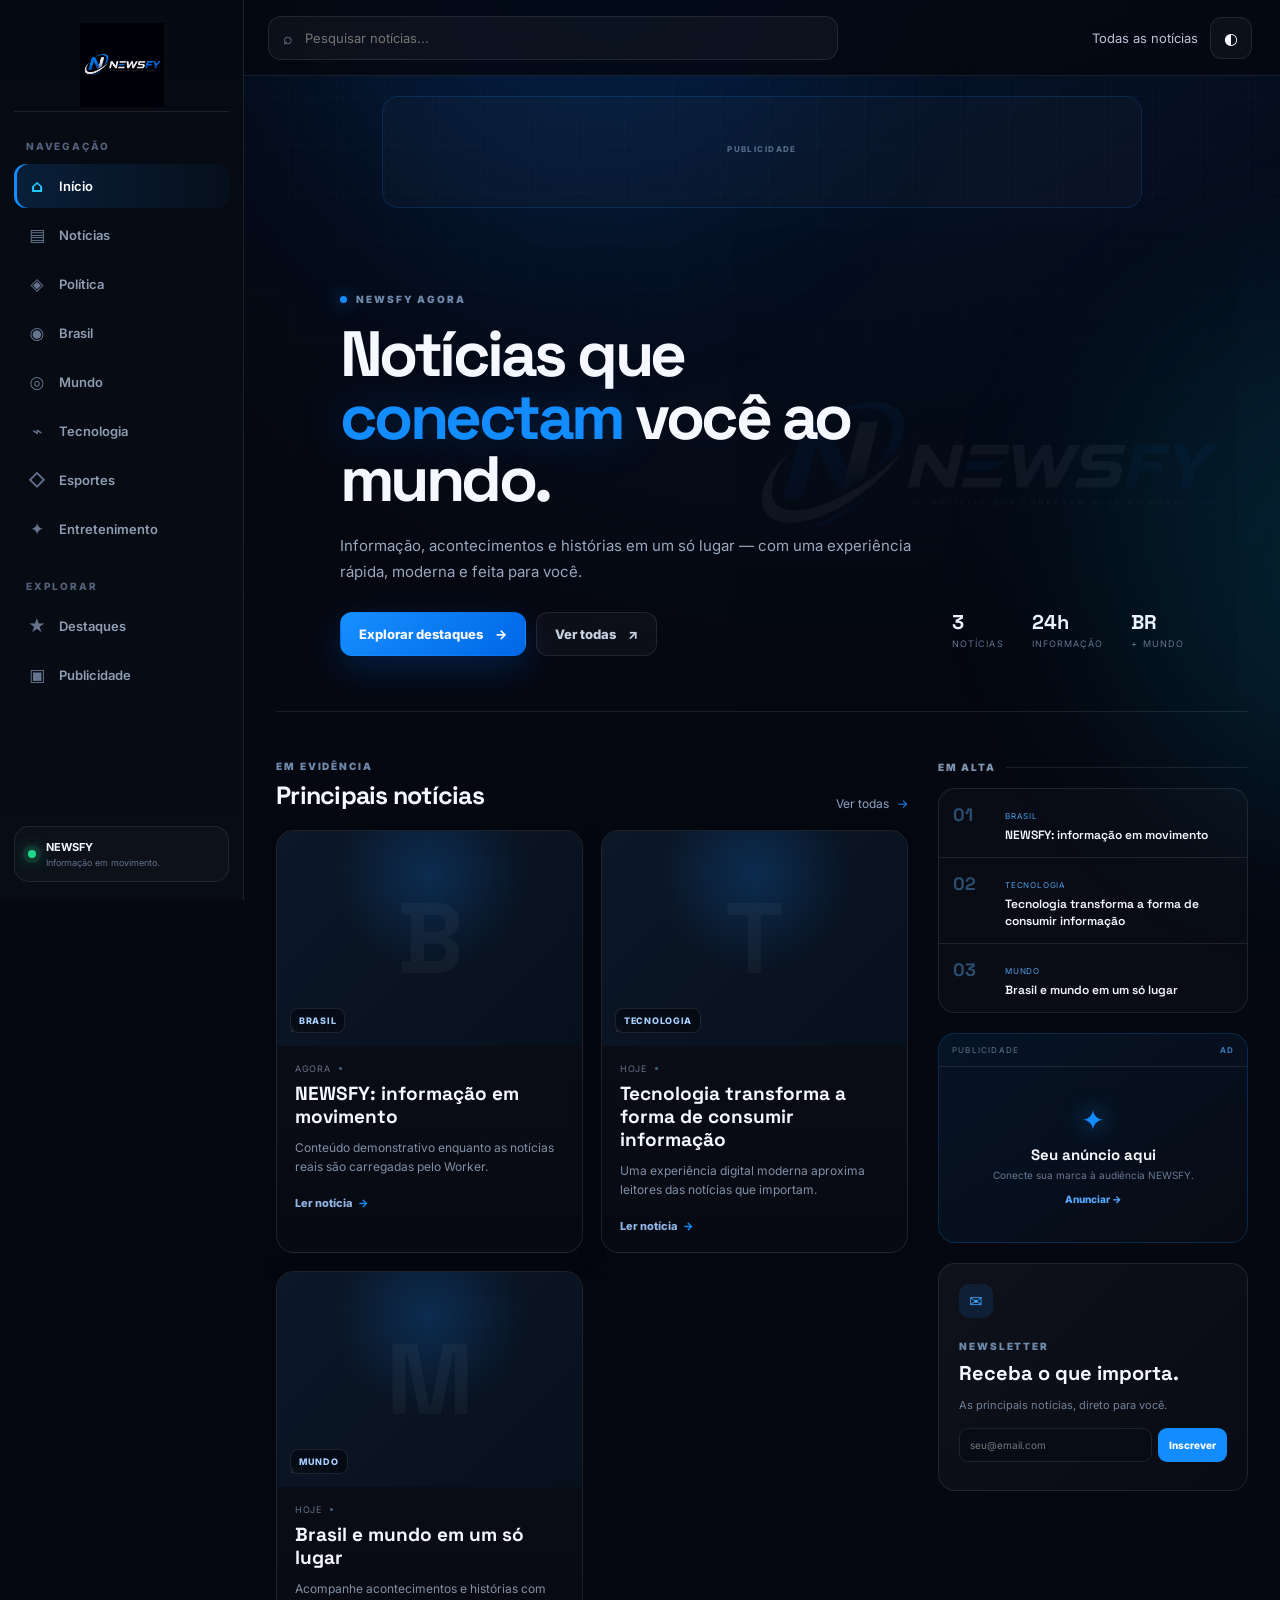
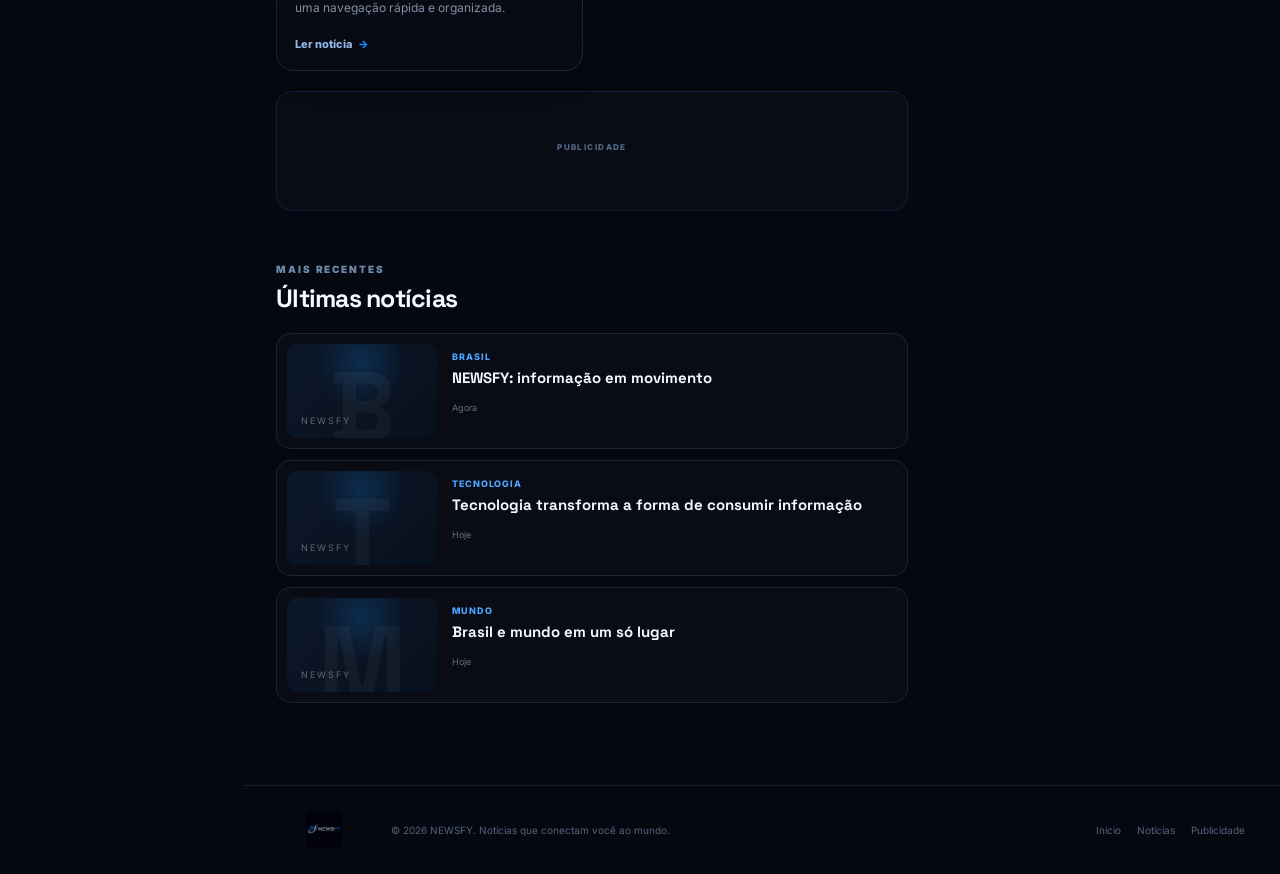
==== index.html @ e010c2cd "file complete of project" ====
<!DOCTYPE html>
<html lang="pt-BR">
<head>
  <meta charset="UTF-8">
  <meta name="viewport" content="width=device-width, initial-scale=1.0">
  <meta name="theme-color" content="#050811">
  <meta name="description" content="NEWSFY — Notícias que conectam você ao mundo.">
  <title>NEWSFY — Notícias que conectam você ao mundo</title>
  <link rel="preconnect" href="https://fonts.googleapis.com">
  <link rel="preconnect" href="https://fonts.gstatic.com" crossorigin>
  <link href="https://fonts.googleapis.com/css2?family=Inter:wght@400;500;600;700;800;900&family=Space+Grotesk:wght@500;600;700&display=swap" rel="stylesheet">
  <link rel="stylesheet" href="css/style.css">
  <!-- Google Analytics 4 — NEWSFY -->
  <script async src="https://www.googletagmanager.com/gtag/js?id=G-XQ1JD133TZ"></script>
  <script>
    window.dataLayer = window.dataLayer || [];
    function gtag(){dataLayer.push(arguments);}
    gtag('js', new Date());
    gtag('config', 'G-XQ1JD133TZ');
  </script>
</head>
<body>
  <noscript><div style="position:fixed;inset:0;z-index:99999;background:#050811;color:#fff;display:grid;place-items:center;padding:30px;text-align:center;font-family:Arial,sans-serif"><div><h2>NEWSFY</h2><p>Ative o JavaScript no navegador para visualizar o site.</p></div></div></noscript>
  <div class="page-glow glow-a"></div>
  <div class="page-glow glow-b"></div>

  <header class="topbar">
    <div class="topbar-inner">
      <button class="icon-btn menu-toggle" id="menuToggle" aria-label="Abrir menu">☰</button>
      <a class="brand" href="index.html" aria-label="NEWSFY início">
        <img src="assets/logo-newsfy.png" alt="NEWSFY" class="brand-logo">
      </a>
      <div class="top-search">
        <span>⌕</span>
        <input id="globalSearch" type="search" placeholder="Pesquisar notícias..." autocomplete="off">
      </div>
      <div class="top-actions">
        <a class="top-link" href="noticias.html">Todas as notícias</a>
        <button class="icon-btn" id="themeBtn" aria-label="Alternar visual">◐</button>
      </div>
    </div>
  </header>

  <aside class="left-sidebar" id="leftSidebar">
    <div class="sidebar-brand">
      <img src="assets/logo-newsfy.png" alt="">
    </div>
    <nav class="side-nav">
      <div class="nav-label">NAVEGAÇÃO</div>
      <a class="nav-item active" href="index.html"><span>⌂</span> Início</a>
      <a class="nav-item" href="noticias.html"><span>▤</span> Notícias</a>
      <button class="nav-item nav-category" data-category="Política"><span>◈</span> Política</button>
      <button class="nav-item nav-category" data-category="Brasil"><span>◉</span> Brasil</button>
      <button class="nav-item nav-category" data-category="Mundo"><span>◎</span> Mundo</button>
      <button class="nav-item nav-category" data-category="Tecnologia"><span>⌁</span> Tecnologia</button>
      <button class="nav-item nav-category" data-category="Esportes"><span>◇</span> Esportes</button>
      <button class="nav-item nav-category" data-category="Entretenimento"><span>✦</span> Entretenimento</button>
      <div class="nav-label nav-label-gap">EXPLORAR</div>
      <a class="nav-item" href="#destaques"><span>★</span> Destaques</a>
      <a class="nav-item" href="#publicidade"><span>▣</span> Publicidade</a>
    </nav>
    <div class="sidebar-bottom">
      <div class="mini-card">
        <span class="live-dot"></span>
        <div><strong>NEWSFY</strong><small>Informação em movimento.</small></div>
      </div>
    </div>
  </aside>

  <main class="site-main">
    <section class="ad-slot ad-top-home">
      <div class="ad-label">PUBLICIDADE</div>
    </section>

    <section class="hero">
      <div class="hero-watermark"><img src="assets/logo-newsfy.png" alt=""></div>
      <div class="hero-copy reveal">
        <div class="eyebrow"><span class="pulse"></span> NEWSFY AGORA</div>
        <h1>Notícias que<br><em>conectam</em> você ao mundo.</h1>
        <p>Informação, acontecimentos e histórias em um só lugar — com uma experiência rápida, moderna e feita para você.</p>
        <div class="hero-actions">
          <a class="btn btn-primary" href="#destaques">Explorar destaques <span>→</span></a>
          <a class="btn btn-ghost" href="noticias.html">Ver todas <span>↗</span></a>
        </div>
      </div>
      <div class="hero-stats reveal delay-1">
        <div><strong id="newsCount">—</strong><span>notícias</span></div>
        <div><strong>24h</strong><span>informação</span></div>
        <div><strong>BR</strong><span>+ mundo</span></div>
      </div>
    </section>

    <section class="content-layout">
      <div class="feed-column">
        <div class="section-head" id="destaques">
          <div>
            <span class="section-kicker">EM EVIDÊNCIA</span>
            <h2>Principais notícias</h2>
          </div>
          <a href="noticias.html" class="see-all">Ver todas <span>→</span></a>
        </div>
        <div id="featuredGrid" class="featured-grid">
          <div class="loading-card"><div class="spinner"></div><span>Carregando notícias...</span></div>
        </div>

        <section class="ad-slot ad-native-home">
          <div class="ad-label">PUBLICIDADE</div>
          <script async="async" data-cfasync="false" src="https://pl31540128.profitableratecpmnetwork.com/7e0aeeb2c0579c9c4279a2376812ee61/invoke.js"></script>
          <div id="container-7e0aeeb2c0579c9c4279a2376812ee61"></div>
        </section>

        <div class="section-head compact">
          <div>
            <span class="section-kicker">MAIS RECENTES</span>
            <h2>Últimas notícias</h2>
          </div>
        </div>
        <div id="latestList" class="latest-list">
          <div class="skeleton-list">
            <div class="skeleton"></div><div class="skeleton"></div><div class="skeleton"></div>
          </div>
        </div>
      </div>

      <aside class="right-sidebar">
        <div class="right-title"><span>EM ALTA</span><i></i></div>
        <div id="trendingList" class="trending-list"></div>

        <div class="ad-panel" id="publicidade">
          <div class="ad-top"><span>PUBLICIDADE</span><b>AD</b></div>
          <div id="adContent" class="ad-content">
            <span class="ad-icon">✦</span>
            <strong>Seu anúncio aqui</strong>
            <small>Conecte sua marca à audiência NEWSFY.</small>
            <a href="#publicidade">Anunciar →</a>
          </div>
        </div>
        </div>
        </div>

        <div class="newsletter-card">
          <div class="newsletter-icon">✉</div>
          <span class="section-kicker">NEWSLETTER</span>
          <h3>Receba o que importa.</h3>
          <p>As principais notícias, direto para você.</p>
          <form id="newsletterForm">
            <input type="email" placeholder="seu@email.com" required>
            <button type="submit">Inscrever</button>
          </form>
          <small id="newsletterMsg"></small>
        </div>
      </aside>
    </section>
  </main>

  <footer class="footer">
    <div class="footer-logo"><img src="assets/logo-newsfy.png" alt="NEWSFY"></div>
    <p>© <span id="year"></span> NEWSFY. Notícias que conectam você ao mundo.</p>
    <div class="footer-links"><a href="index.html">Início</a><a href="noticias.html">Notícias</a><a href="#publicidade">Publicidade</a></div>
  </footer>

  <div class="mobile-overlay" id="mobileOverlay"></div>
  <!-- Adsterra / Profitablerate CPM — Popunder + Social Bar -->
  <script src="https://pl31540127.profitableratecpmnetwork.com/d9/cb/52/d9cb52464b82f7c3d538985615c3f016.js"></script>
  <script src="https://pl31540133.profitableratecpmnetwork.com/d1/c6/90/d1c69001ec540c1df4427d665a74484f.js"></script>
  <script src="js/config.js"></script>
  <script src="js/app.js"></script>
</body>
</html>
---- css/style.css ----
:root{
  --bg:#050811;--bg2:#080d18;--panel:#0b1220;--panel2:#0e1727;--line:rgba(255,255,255,.09);
  --text:#f5f8ff;--muted:#93a1b7;--blue:#138cff;--blue2:#0068e8;--cyan:#20c9ff;--white:#fff;
  --sidebar:244px;--right:310px;--radius:20px;--shadow:0 20px 70px rgba(0,0,0,.38);
}
*{box-sizing:border-box}
html{scroll-behavior:smooth}
body{margin:0;background:radial-gradient(circle at 65% -10%,rgba(0,117,255,.14),transparent 32%),var(--bg);color:var(--text);font-family:Inter,system-ui,sans-serif;overflow-x:hidden}
body:before{content:"";position:fixed;inset:0;pointer-events:none;background-image:linear-gradient(rgba(255,255,255,.018) 1px,transparent 1px),linear-gradient(90deg,rgba(255,255,255,.018) 1px,transparent 1px);background-size:48px 48px;mask-image:linear-gradient(to bottom,black,transparent 75%);z-index:-2}
a{text-decoration:none;color:inherit}
button,input{font:inherit}
button{cursor:pointer}
.page-glow{position:fixed;width:500px;height:500px;border-radius:50%;filter:blur(100px);opacity:.12;pointer-events:none;z-index:-1}
.glow-a{background:#0077ff;top:-260px;left:25%}.glow-b{background:#00c8ff;right:-330px;bottom:10%}

.topbar{height:76px;position:fixed;top:0;left:0;right:0;z-index:50;background:rgba(5,8,17,.82);backdrop-filter:blur(18px);border-bottom:1px solid var(--line)}
.topbar-inner{height:100%;display:flex;align-items:center;gap:18px;padding:0 28px 0 calc(var(--sidebar) + 24px)}
.brand{display:none;align-items:center}.brand-logo{width:130px;height:58px;object-fit:contain}
.icon-btn{border:1px solid var(--line);background:rgba(255,255,255,.035);color:var(--text);width:42px;height:42px;border-radius:12px;display:grid;place-items:center;transition:.25s}
.icon-btn:hover{border-color:rgba(19,140,255,.65);background:rgba(19,140,255,.1);transform:translateY(-2px)}
.menu-toggle{display:none}
.top-search{height:44px;max-width:570px;flex:1;display:flex;align-items:center;gap:10px;border:1px solid var(--line);border-radius:13px;background:rgba(255,255,255,.035);padding:0 14px;color:#7890ad;transition:.25s}
.top-search:focus-within{border-color:rgba(19,140,255,.7);box-shadow:0 0 0 4px rgba(19,140,255,.08)}
.top-search input{background:none;border:0;outline:0;color:var(--text);width:100%;font-size:13px}
.top-actions{display:flex;align-items:center;gap:12px;margin-left:auto}.top-link{font-size:13px;color:#b8c4d6}.top-link:hover{color:#fff}

.left-sidebar{position:fixed;left:0;top:0;bottom:0;width:var(--sidebar);padding:18px 14px;z-index:60;background:linear-gradient(180deg,#060a13,#070c15);border-right:1px solid var(--line);display:flex;flex-direction:column}
.sidebar-brand{height:94px;display:flex;align-items:center;justify-content:center;border-bottom:1px solid var(--line);margin-bottom:18px}.sidebar-brand img{width:184px;height:84px;object-fit:contain;opacity:.94}
.side-nav{display:flex;flex-direction:column;gap:5px}.nav-label{font-size:10px;letter-spacing:.18em;color:#53627a;font-weight:800;padding:10px 12px 7px}.nav-label-gap{margin-top:14px}
.nav-item{border:0;background:transparent;color:#8f9db2;display:flex;align-items:center;gap:12px;padding:12px 13px;border-radius:12px;font-size:13px;font-weight:600;text-align:left;width:100%;transition:.25s}
.nav-item span{width:20px;text-align:center;font-size:17px;color:#65758e}.nav-item:hover{background:rgba(19,140,255,.07);color:#fff;transform:translateX(3px)}.nav-item.active{background:linear-gradient(90deg,rgba(19,140,255,.16),rgba(19,140,255,.035));color:#fff;box-shadow:inset 3px 0 var(--blue)}.nav-item.active span{color:var(--cyan)}
.sidebar-bottom{margin-top:auto}.mini-card{border:1px solid var(--line);border-radius:15px;padding:13px;display:flex;align-items:center;gap:10px;background:rgba(255,255,255,.025)}.mini-card strong{font-size:11px;display:block}.mini-card small{display:block;color:#64738a;font-size:9px;margin-top:3px}.live-dot{width:8px;height:8px;background:#20d889;border-radius:50%;box-shadow:0 0 0 5px rgba(32,216,137,.1),0 0 15px #20d889;animation:blink 1.8s infinite}

.site-main{margin-left:var(--sidebar);padding:76px 32px 40px;min-height:calc(100vh - 76px)}
.hero{max-width:1420px;margin:0 auto;min-height:470px;position:relative;display:flex;align-items:center;padding:65px 5vw 55px;overflow:hidden;border-bottom:1px solid var(--line)}
.hero-copy{max-width:720px;position:relative;z-index:2}.eyebrow,.section-kicker{font-size:10px;letter-spacing:.19em;color:#6e89aa;font-weight:900}.eyebrow{display:flex;align-items:center;gap:9px;margin-bottom:18px}.pulse{width:7px;height:7px;border-radius:50%;background:var(--blue);box-shadow:0 0 18px var(--blue);animation:pulse 1.8s infinite}
.hero h1{font-family:"Space Grotesk",Inter,sans-serif;font-size:clamp(42px,5vw,76px);line-height:.98;letter-spacing:-.055em;margin:0 0 22px}.hero h1 em{font-style:normal;color:var(--blue);text-shadow:0 0 45px rgba(19,140,255,.3)}.hero p{max-width:610px;color:#98a7bc;line-height:1.7;font-size:15px}
.hero-actions{display:flex;gap:10px;margin-top:28px}.btn{display:inline-flex;align-items:center;justify-content:center;gap:12px;padding:13px 18px;border-radius:12px;font-size:13px;font-weight:800;border:1px solid var(--line);transition:.25s}.btn-primary{background:linear-gradient(135deg,#168fff,#0067e5);box-shadow:0 12px 35px rgba(0,112,255,.22);border-color:transparent}.btn-primary:hover{transform:translateY(-3px);box-shadow:0 18px 40px rgba(0,112,255,.3)}.btn-ghost{background:rgba(255,255,255,.03);color:#c7d2e3}.btn-ghost:hover{background:rgba(255,255,255,.07);transform:translateY(-2px)}
.hero-watermark{position:absolute;right:1%;top:50%;transform:translateY(-50%);width:52%;opacity:.045;filter:blur(.2px);pointer-events:none}.hero-watermark img{width:100%;height:auto}
.hero-stats{position:absolute;right:5vw;bottom:62px;display:flex;gap:28px}.hero-stats div{display:flex;flex-direction:column}.hero-stats strong{font:800 20px "Space Grotesk";color:#eaf2ff}.hero-stats span{font-size:9px;letter-spacing:.12em;color:#62748f;text-transform:uppercase;margin-top:3px}

.content-layout{max-width:1420px;margin:0 auto;display:grid;grid-template-columns:minmax(0,1fr) var(--right);gap:30px;padding:42px 0}.section-head{display:flex;align-items:end;justify-content:space-between;margin-bottom:19px}.section-head h2{font:700 25px "Space Grotesk";margin:5px 0 0;letter-spacing:-.03em}.section-head.compact{margin-top:46px}.see-all{font-size:12px;color:#8ba3c1}.see-all span{color:var(--blue);margin-left:5px}
.featured-grid{display:grid;grid-template-columns:repeat(2,minmax(0,1fr));gap:18px}.news-card{border:1px solid var(--line);border-radius:18px;background:linear-gradient(180deg,rgba(255,255,255,.035),rgba(255,255,255,.012));overflow:hidden;transition:.3s;box-shadow:0 8px 30px rgba(0,0,0,.12)}.news-card:hover{transform:translateY(-5px);border-color:rgba(19,140,255,.34);box-shadow:var(--shadow)}
.card-image{height:180px;display:block;position:relative;overflow:hidden;background:#0a1220}.card-image.large{height:215px}.card-image img{width:100%;height:100%;object-fit:cover;transition:transform .55s}.news-card:hover .card-image img{transform:scale(1.055)}
.image-placeholder{width:100%;height:100%;display:grid;place-items:center;position:relative;overflow:hidden;background:radial-gradient(circle at 50% 20%,rgba(19,140,255,.2),transparent 42%),linear-gradient(135deg,#0c1728,#07101d)}.image-placeholder:after{content:"";position:absolute;inset:0;background:linear-gradient(125deg,transparent 35%,rgba(19,140,255,.07),transparent 70%);transform:translateX(-100%);animation:shine 5s infinite}.watermark-letter{font:900 100px "Space Grotesk";color:rgba(255,255,255,.04)}.image-placeholder span{position:absolute;bottom:12px;left:14px;font-size:9px;letter-spacing:.22em;color:rgba(255,255,255,.35)}
.category-badge{position:absolute;left:13px;bottom:13px;background:rgba(3,9,18,.78);backdrop-filter:blur(10px);border:1px solid rgba(255,255,255,.1);border-radius:8px;padding:6px 8px;font-size:9px;letter-spacing:.08em;text-transform:uppercase;color:#a9cfff;font-weight:800}.category-badge.static{position:static;display:inline-block}
.card-body{padding:17px 18px 18px}.card-meta,.article-meta{display:flex;align-items:center;gap:8px;color:#62738c;font-size:9px;text-transform:uppercase;letter-spacing:.08em}.card-meta i,.article-meta i{width:3px;height:3px;background:#41627f;border-radius:50%}.news-card h3{font:700 19px/1.2 "Space Grotesk";margin:9px 0}.news-card h3 a:hover{color:#4ba7ff}.news-card p{font-size:12px;line-height:1.6;color:#8190a6;margin:0 0 15px}.read-link{font-size:11px;color:#8fb6e5;font-weight:800}.read-link span{color:var(--blue);margin-left:4px}.latest-list{display:flex;flex-direction:column;gap:11px}.latest-item{display:grid;grid-template-columns:150px 1fr;gap:15px;padding:10px;border:1px solid var(--line);border-radius:15px;background:rgba(255,255,255,.02);transition:.25s}.latest-item:hover{background:rgba(19,140,255,.05);transform:translateX(4px)}.latest-thumb{height:94px;border-radius:10px;overflow:hidden;display:block}.latest-thumb img{width:100%;height:100%;object-fit:cover}.latest-thumb .image-placeholder{height:100%}.latest-item h3{font:700 15px/1.25 "Space Grotesk";margin:5px 0 7px}.latest-item h3:hover{color:#54aaff}.latest-item small{color:#5d6e85;font-size:9px}.tiny-category{font-size:9px;color:#4da5ff;text-transform:uppercase;letter-spacing:.1em;font-weight:800}

.right-sidebar{min-width:0}.right-title{display:flex;align-items:center;gap:10px;font-size:10px;letter-spacing:.18em;font-weight:900;color:#7f94af;margin:7px 0 15px}.right-title i{height:1px;background:var(--line);flex:1}.trending-list{border:1px solid var(--line);border-radius:17px;overflow:hidden;background:rgba(255,255,255,.02)}.trend-item{display:grid;grid-template-columns:42px 1fr;gap:10px;padding:14px;border-bottom:1px solid var(--line);transition:.25s}.trend-item:last-child{border-bottom:0}.trend-item:hover{background:rgba(19,140,255,.055)}.trend-item>b{font:700 18px "Space Grotesk";color:#2b4d70}.trend-item span{font-size:8px;color:#4b9fe7;text-transform:uppercase;letter-spacing:.1em}.trend-item strong{display:block;font:600 12px/1.35 "Space Grotesk";margin-top:4px}
.ad-panel{margin-top:20px;border:1px solid rgba(19,140,255,.2);border-radius:17px;background:linear-gradient(145deg,rgba(19,140,255,.09),rgba(255,255,255,.015));overflow:hidden}.ad-top{padding:11px 13px;border-bottom:1px solid var(--line);display:flex;justify-content:space-between;color:#60738d;font-size:8px;letter-spacing:.15em}.ad-top b{color:#397db9}.ad-content{min-height:175px;padding:22px;display:flex;flex-direction:column;align-items:center;text-align:center;justify-content:center}.ad-content img{width:100%;height:120px;object-fit:cover;border-radius:10px;margin-bottom:10px}.ad-content .ad-icon{font-size:28px;color:var(--blue);text-shadow:0 0 25px var(--blue);margin-bottom:8px}.ad-content strong{font:700 15px "Space Grotesk"}.ad-content small{color:#687991;font-size:10px;margin:5px 0 12px}.ad-content a{font-size:10px;color:#56aaff;font-weight:800}
.newsletter-card{margin-top:20px;padding:20px;border-radius:17px;border:1px solid var(--line);background:linear-gradient(135deg,rgba(255,255,255,.045),rgba(255,255,255,.015))}.newsletter-icon{width:34px;height:34px;display:grid;place-items:center;border-radius:10px;background:rgba(19,140,255,.12);color:#43a5ff;margin-bottom:16px}.newsletter-card h3{font:700 20px "Space Grotesk";margin:6px 0}.newsletter-card p{font-size:11px;color:#718198;line-height:1.5}.newsletter-card form{display:flex;gap:6px;margin-top:15px}.newsletter-card input{min-width:0;flex:1;background:#070d17;border:1px solid var(--line);border-radius:9px;color:#fff;padding:10px;font-size:10px;outline:0}.newsletter-card button{border:0;border-radius:9px;background:var(--blue);color:#fff;font-weight:800;font-size:10px;padding:0 11px}.newsletter-card small{display:block;font-size:9px;color:#4bd58f;margin-top:8px}.success{color:#4bd58f}

.footer{margin-left:var(--sidebar);border-top:1px solid var(--line);padding:25px 35px;display:flex;align-items:center;gap:22px;color:#52637b;font-size:10px}.footer-logo img{width:90px;height:36px;object-fit:contain;opacity:.6}.footer-links{margin-left:auto;display:flex;gap:16px}.footer-links a:hover{color:#fff}

.news-page{max-width:1500px}.page-header{max-width:1100px;margin:0 auto;padding:58px 0 28px;display:flex;justify-content:space-between;align-items:end}.page-header h1{font:800 clamp(38px,5vw,62px)/1 "Space Grotesk";letter-spacing:-.05em;margin:8px 0 10px}.page-header p{margin:0;color:#7f8fa6;font-size:13px}.result-pill{border:1px solid var(--line);padding:9px 12px;border-radius:10px;color:#71839d;font-size:10px}.result-pill span{color:#fff;font-weight:800}.filter-bar{max-width:1100px;margin:0 auto 25px;border-bottom:1px solid var(--line);overflow:auto}.filter-scroll{display:flex;gap:6px;min-width:max-content}.filter{border:0;background:transparent;color:#718198;padding:11px 13px;font-size:11px;font-weight:800;border-bottom:2px solid transparent}.filter:hover,.filter.active{color:#fff;border-color:var(--blue)}.news-grid{max-width:1100px;margin:0 auto;display:grid;grid-template-columns:repeat(3,1fr);gap:18px}.grid-card .card-image{height:185px}.empty-state{max-width:600px;margin:50px auto;text-align:center;padding:45px 20px;border:1px solid var(--line);border-radius:20px;background:rgba(255,255,255,.02)}.empty-state>div{font-size:35px;color:#268fff}.empty-state h2{font:700 23px "Space Grotesk";margin:10px}.empty-state p{color:#728198;font-size:12px}.hidden{display:none!important}

.article-page{max-width:1050px}.back-link{display:inline-block;margin:42px 0 22px;color:#7d96b4;font-size:11px;font-weight:800}.article{max-width:900px;margin:0 auto}.article-head{padding:20px 0 28px}.article-head h1{font:800 clamp(36px,5vw,66px)/1.03 "Space Grotesk";letter-spacing:-.055em;margin:15px 0}.article-lead{font-size:17px;line-height:1.65;color:#8d9db2;max-width:780px}.article-meta{margin-top:22px}.article-meta b{color:#b7c9df}.article-cover{border-radius:20px;overflow:hidden;border:1px solid var(--line);max-height:580px}.article-cover img{width:100%;display:block;max-height:580px;object-fit:cover}.article-body{font-size:16px;line-height:1.85;color:#b5c0d1;padding:35px 10px}.article-share{border-top:1px solid var(--line);padding:18px 0;display:flex;gap:10px;align-items:center;color:#6e819b;font-size:10px}.article-share button{border:1px solid var(--line);background:rgba(255,255,255,.04);color:#a8bad0;border-radius:9px;padding:8px 12px;font-size:10px}

.loading-card{min-height:220px;display:flex;flex-direction:column;align-items:center;justify-content:center;gap:14px;border:1px dashed var(--line);border-radius:18px;color:#65758d;font-size:11px;grid-column:1/-1}.spinner{width:28px;height:28px;border:2px solid rgba(255,255,255,.12);border-top-color:var(--blue);border-radius:50%;animation:spin .8s linear infinite}.skeleton-list{display:flex;flex-direction:column;gap:12px}.skeleton{height:110px;border-radius:15px;background:linear-gradient(90deg,rgba(255,255,255,.025),rgba(255,255,255,.07),rgba(255,255,255,.025));background-size:200% 100%;animation:skeleton 1.5s infinite}

.reveal{animation:reveal .65s both}.delay-1{animation-delay:.08s}.delay-2{animation-delay:.16s}.delay-3{animation-delay:.24s}.delay-4{animation-delay:.32s}
@keyframes reveal{from{opacity:0;transform:translateY(15px)}to{opacity:1;transform:none}}@keyframes spin{to{transform:rotate(360deg)}}@keyframes pulse{50%{box-shadow:0 0 0 7px rgba(19,140,255,.08),0 0 20px var(--blue)}}@keyframes blink{50%{opacity:.35}}@keyframes shine{55%,100%{transform:translateX(100%)}}@keyframes skeleton{to{background-position:-200% 0}}

.soft-theme{--bg:#eef4fb;--bg2:#f5f8fc;--panel:#fff;--panel2:#f7faff;--text:#0a1830;--muted:#60718a;--line:rgba(20,50,85,.11)}.soft-theme .topbar,.soft-theme .left-sidebar{background:rgba(242,247,253,.9)}.soft-theme .nav-item{color:#53677f}.soft-theme .top-search,.soft-theme .icon-btn,.soft-theme .news-card,.soft-theme .latest-item,.soft-theme .trending-list,.soft-theme .newsletter-card{background:rgba(255,255,255,.72)}.soft-theme .hero h1{color:#08162b}.soft-theme .top-search input{color:#08162b}

.mobile-overlay{display:none}
@media(max-width:1200px){:root{--right:280px}.content-layout{gap:22px}.hero{padding-left:2vw}.hero-stats{right:2vw}.news-grid{grid-template-columns:repeat(2,1fr)}}
@media(max-width:980px){:root{--sidebar:0px}.left-sidebar{width:260px;transform:translateX(-102%);transition:.3s;box-shadow:20px 0 70px rgba(0,0,0,.5)}.left-sidebar.open{transform:none}.mobile-overlay.show{display:block;position:fixed;inset:0;background:rgba(0,0,0,.55);z-index:55;backdrop-filter:blur(3px)}.topbar-inner{padding:0 16px}.menu-toggle{display:grid}.brand{display:flex}.top-link{display:none}.site-main{padding-left:20px;padding-right:20px}.right-sidebar{display:none}.content-layout{display:block}.footer{margin-left:0}.hero{padding-left:0}.hero-stats{position:static;margin-top:30px}.hero{display:block;padding-top:55px}.hero-watermark{width:80%;right:-20%;top:55%}}
@media(max-width:650px){.topbar{height:68px}.top-search{max-width:none}.brand-logo{width:94px;height:50px}.site-main{padding-top:68px;padding-left:13px;padding-right:13px}.hero{min-height:0;padding:42px 8px}.hero h1{font-size:43px}.hero p{font-size:13px}.hero-actions{flex-wrap:wrap}.hero-stats{gap:18px}.featured-grid,.news-grid{grid-template-columns:1fr}.section-head{align-items:start}.section-head h2{font-size:21px}.latest-item{grid-template-columns:105px 1fr}.latest-thumb{height:80px}.latest-item h3{font-size:13px}.footer{padding:22px 15px;flex-wrap:wrap}.footer-links{margin-left:0}.page-header{padding:40px 5px 22px;display:block}.result-pill{display:inline-block;margin-top:15px}.filter-bar{margin-left:5px;margin-right:5px}.article-page{padding-left:16px;padding-right:16px}.article-head h1{font-size:38px}.article-lead{font-size:14px}.article-body{padding-left:0;padding-right:0;font-size:14px}.hero-watermark{opacity:.025}}

.source-label{margin-left:auto;color:#6d8099;font-size:10px}.source-link{color:#4da5ff;font-size:10px;font-weight:800}.source-link:hover{text-decoration:underline}

/* ================= AD NETWORK / MONETIZATION ================= */
.ad-slot{position:relative;margin:20px auto;border:1px solid rgba(19,140,255,.16);border-radius:16px;background:rgba(255,255,255,.018);overflow:hidden;display:flex;flex-direction:column;align-items:center;justify-content:center;min-height:20px;padding:10px}.ad-label{width:100%;text-align:center;color:#536b88;font-size:8px;letter-spacing:.18em;font-weight:800;margin-bottom:7px}.ad-top-home{max-width:760px;min-height:112px}.ad-native-home,.ad-native-list,.ad-native-article{max-width:100%;min-height:120px}.ad-native-list{max-width:1100px;margin-bottom:22px}.ad-native-article{max-width:900px;margin-bottom:28px}
@media(max-width:650px){.ad-top-home{max-width:100%;min-height:74px;padding:7px}}
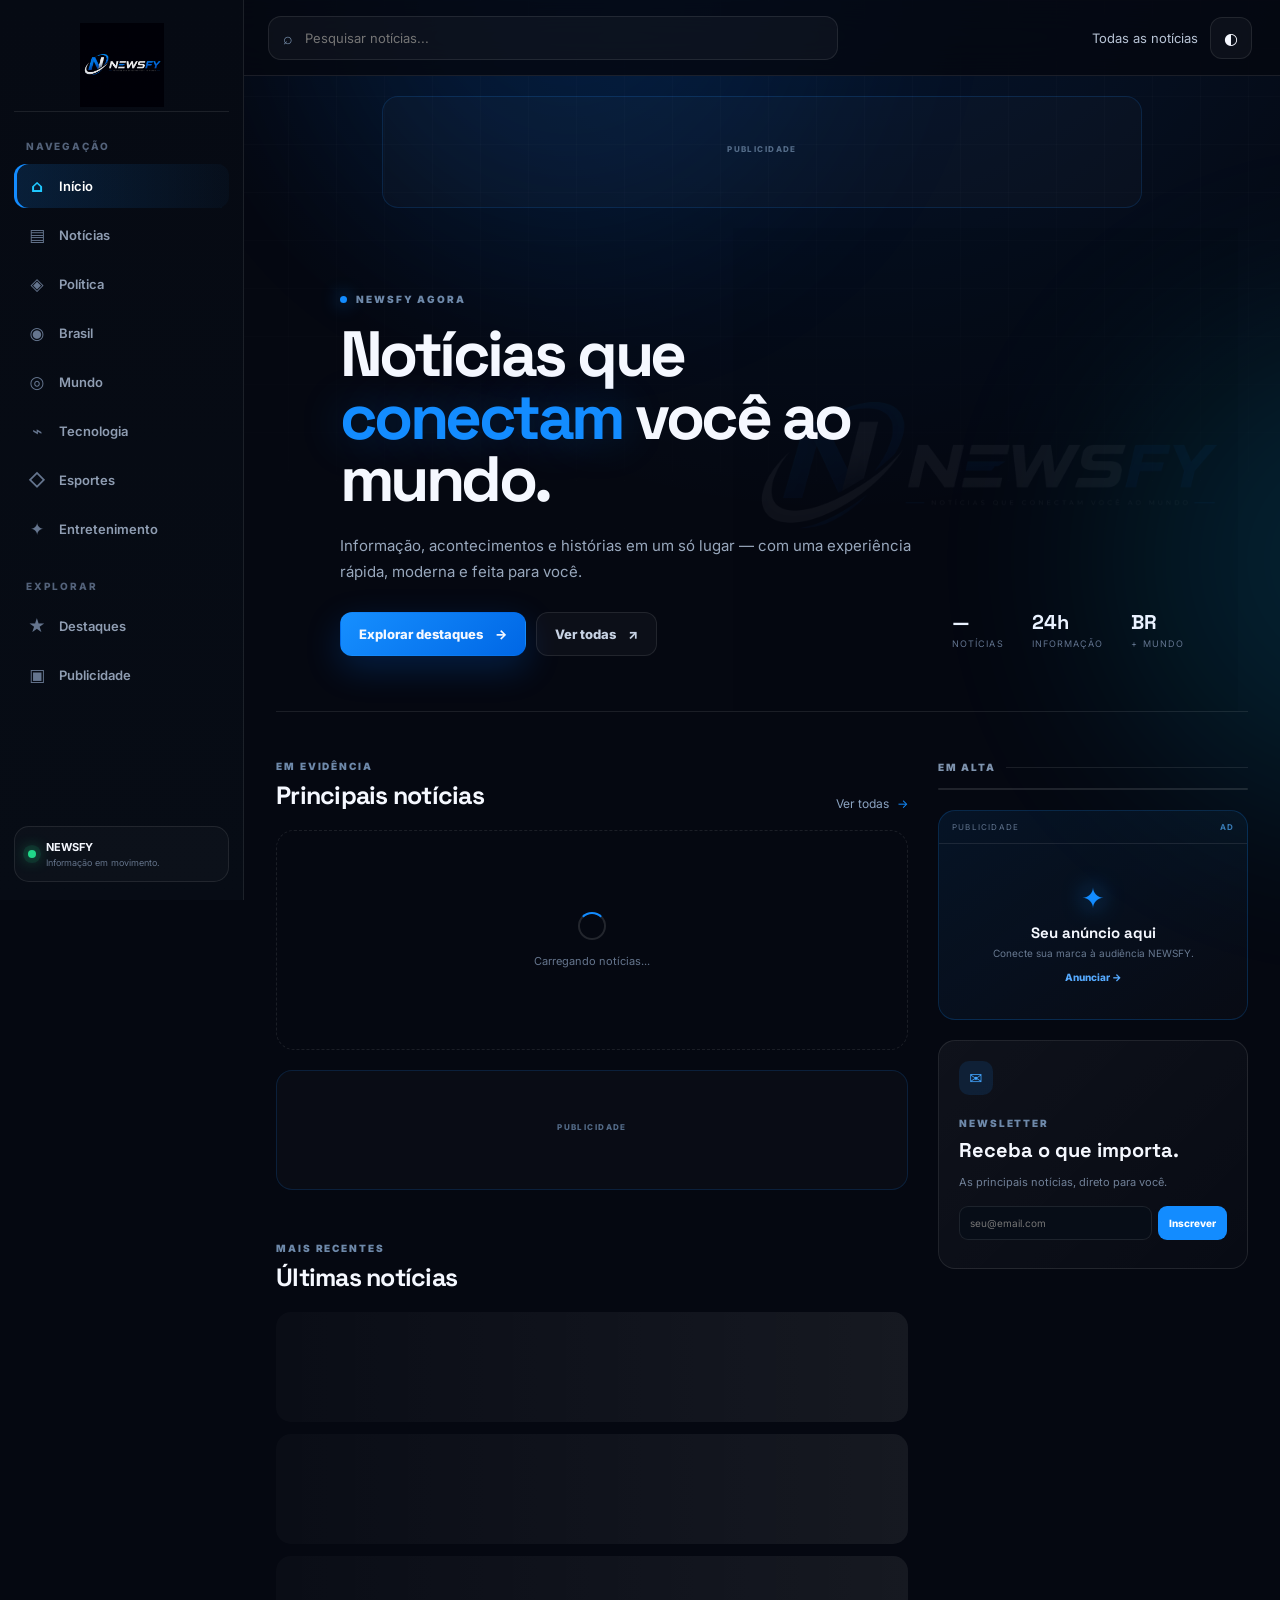
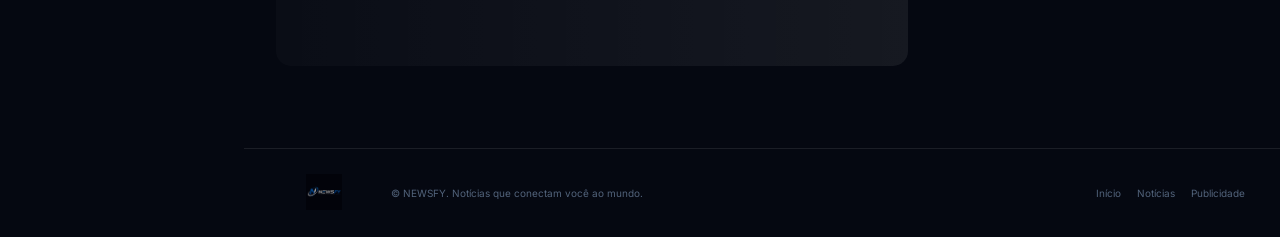
==== commit 9f1aaa9b: "Update index.html" ====
--- a/index.html
+++ b/index.html
@@ -6,11 +6,14 @@
   <meta name="theme-color" content="#050811">
   <meta name="description" content="NEWSFY — Notícias que conectam você ao mundo.">
   <title>NEWSFY — Notícias que conectam você ao mundo</title>
+
   <link rel="preconnect" href="https://fonts.googleapis.com">
   <link rel="preconnect" href="https://fonts.gstatic.com" crossorigin>
   <link href="https://fonts.googleapis.com/css2?family=Inter:wght@400;500;600;700;800;900&family=Space+Grotesk:wght@500;600;700&display=swap" rel="stylesheet">
+
   <link rel="stylesheet" href="css/style.css">
-  <!-- Google Analytics 4 — NEWSFY -->
+
+  <!-- Google Analytics 4 -->
   <script async src="https://www.googletagmanager.com/gtag/js?id=G-XQ1JD133TZ"></script>
   <script>
     window.dataLayer = window.dataLayer || [];
@@ -19,151 +22,1253 @@
     gtag('config', 'G-XQ1JD133TZ');
   </script>
 </head>
+
 <body>
-  <noscript><div style="position:fixed;inset:0;z-index:99999;background:#050811;color:#fff;display:grid;place-items:center;padding:30px;text-align:center;font-family:Arial,sans-serif"><div><h2>NEWSFY</h2><p>Ative o JavaScript no navegador para visualizar o site.</p></div></div></noscript>
-  <div class="page-glow glow-a"></div>
-  <div class="page-glow glow-b"></div>
-
-  <header class="topbar">
-    <div class="topbar-inner">
-      <button class="icon-btn menu-toggle" id="menuToggle" aria-label="Abrir menu">☰</button>
-      <a class="brand" href="index.html" aria-label="NEWSFY início">
-        <img src="assets/logo-newsfy.png" alt="NEWSFY" class="brand-logo">
+
+<noscript>
+  <div style="
+    position:fixed;
+    inset:0;
+    z-index:99999;
+    background:#050811;
+    color:#fff;
+    display:grid;
+    place-items:center;
+    padding:30px;
+    text-align:center;
+    font-family:Arial,sans-serif;
+  ">
+    <div>
+      <h2>NEWSFY</h2>
+      <p>Ative o JavaScript no navegador para visualizar o site.</p>
+    </div>
+  </div>
+</noscript>
+
+<div class="page-glow glow-a"></div>
+<div class="page-glow glow-b"></div>
+
+<!-- ================= HEADER ================= -->
+
+<header class="topbar">
+  <div class="topbar-inner">
+
+    <button
+      class="icon-btn menu-toggle"
+      id="menuToggle"
+      aria-label="Abrir menu"
+      type="button">
+      ☰
+    </button>
+
+    <a class="brand" href="index.html" aria-label="NEWSFY início">
+      <img
+        src="assets/logo-newsfy.png"
+        alt="NEWSFY"
+        class="brand-logo">
+    </a>
+
+    <div class="top-search">
+      <span>⌕</span>
+      <input
+        id="globalSearch"
+        type="search"
+        placeholder="Pesquisar notícias..."
+        autocomplete="off">
+    </div>
+
+    <div class="top-actions">
+      <a class="top-link" href="noticias.html">
+        Todas as notícias
       </a>
-      <div class="top-search">
-        <span>⌕</span>
-        <input id="globalSearch" type="search" placeholder="Pesquisar notícias..." autocomplete="off">
-      </div>
-      <div class="top-actions">
-        <a class="top-link" href="noticias.html">Todas as notícias</a>
-        <button class="icon-btn" id="themeBtn" aria-label="Alternar visual">◐</button>
-      </div>
+
+      <button
+        class="icon-btn"
+        id="themeBtn"
+        aria-label="Alternar visual"
+        type="button">
+        ◐
+      </button>
     </div>
-  </header>
-
-  <aside class="left-sidebar" id="leftSidebar">
-    <div class="sidebar-brand">
+
+  </div>
+</header>
+
+<!-- ================= SIDEBAR ================= -->
+
+<aside class="left-sidebar" id="leftSidebar">
+
+  <div class="sidebar-brand">
+    <img src="assets/logo-newsfy.png" alt="NEWSFY">
+  </div>
+
+  <nav class="side-nav">
+
+    <div class="nav-label">NAVEGAÇÃO</div>
+
+    <a class="nav-item active" href="index.html">
+      <span>⌂</span> Início
+    </a>
+
+    <a class="nav-item" href="noticias.html">
+      <span>▤</span> Notícias
+    </a>
+
+    <button class="nav-item nav-category" data-category="Política" type="button">
+      <span>◈</span> Política
+    </button>
+
+    <button class="nav-item nav-category" data-category="Brasil" type="button">
+      <span>◉</span> Brasil
+    </button>
+
+    <button class="nav-item nav-category" data-category="Mundo" type="button">
+      <span>◎</span> Mundo
+    </button>
+
+    <button class="nav-item nav-category" data-category="Tecnologia" type="button">
+      <span>⌁</span> Tecnologia
+    </button>
+
+    <button class="nav-item nav-category" data-category="Esportes" type="button">
+      <span>◇</span> Esportes
+    </button>
+
+    <button class="nav-item nav-category" data-category="Entretenimento" type="button">
+      <span>✦</span> Entretenimento
+    </button>
+
+    <div class="nav-label nav-label-gap">EXPLORAR</div>
+
+    <a class="nav-item" href="#destaques">
+      <span>★</span> Destaques
+    </a>
+
+    <a class="nav-item" href="#publicidade">
+      <span>▣</span> Publicidade
+    </a>
+
+  </nav>
+
+  <div class="sidebar-bottom">
+
+    <div class="mini-card">
+      <span class="live-dot"></span>
+
+      <div>
+        <strong>NEWSFY</strong>
+        <small>Informação em movimento.</small>
+      </div>
+    </div>
+
+  </div>
+
+</aside>
+
+<!-- ================= CONTEÚDO ================= -->
+
+<main class="site-main">
+
+  <!-- PUBLICIDADE TOPO -->
+  <section class="ad-slot ad-top-home">
+    <div class="ad-label">PUBLICIDADE</div>
+  </section>
+
+  <!-- HERO -->
+  <section class="hero">
+
+    <div class="hero-watermark">
       <img src="assets/logo-newsfy.png" alt="">
     </div>
-    <nav class="side-nav">
-      <div class="nav-label">NAVEGAÇÃO</div>
-      <a class="nav-item active" href="index.html"><span>⌂</span> Início</a>
-      <a class="nav-item" href="noticias.html"><span>▤</span> Notícias</a>
-      <button class="nav-item nav-category" data-category="Política"><span>◈</span> Política</button>
-      <button class="nav-item nav-category" data-category="Brasil"><span>◉</span> Brasil</button>
-      <button class="nav-item nav-category" data-category="Mundo"><span>◎</span> Mundo</button>
-      <button class="nav-item nav-category" data-category="Tecnologia"><span>⌁</span> Tecnologia</button>
-      <button class="nav-item nav-category" data-category="Esportes"><span>◇</span> Esportes</button>
-      <button class="nav-item nav-category" data-category="Entretenimento"><span>✦</span> Entretenimento</button>
-      <div class="nav-label nav-label-gap">EXPLORAR</div>
-      <a class="nav-item" href="#destaques"><span>★</span> Destaques</a>
-      <a class="nav-item" href="#publicidade"><span>▣</span> Publicidade</a>
-    </nav>
-    <div class="sidebar-bottom">
-      <div class="mini-card">
-        <span class="live-dot"></span>
-        <div><strong>NEWSFY</strong><small>Informação em movimento.</small></div>
-      </div>
+
+    <div class="hero-copy reveal">
+
+      <div class="eyebrow">
+        <span class="pulse"></span>
+        NEWSFY AGORA
+      </div>
+
+      <h1>
+        Notícias que<br>
+        <em>conectam</em> você ao mundo.
+      </h1>
+
+      <p>
+        Informação, acontecimentos e histórias em um só lugar —
+        com uma experiência rápida, moderna e feita para você.
+      </p>
+
+      <div class="hero-actions">
+
+        <a class="btn btn-primary" href="#destaques">
+          Explorar destaques <span>→</span>
+        </a>
+
+        <a class="btn btn-ghost" href="noticias.html">
+          Ver todas <span>↗</span>
+        </a>
+
+      </div>
+
     </div>
-  </aside>
-
-  <main class="site-main">
-    <section class="ad-slot ad-top-home">
-      <div class="ad-label">PUBLICIDADE</div>
-    </section>
-
-    <section class="hero">
-      <div class="hero-watermark"><img src="assets/logo-newsfy.png" alt=""></div>
-      <div class="hero-copy reveal">
-        <div class="eyebrow"><span class="pulse"></span> NEWSFY AGORA</div>
-        <h1>Notícias que<br><em>conectam</em> você ao mundo.</h1>
-        <p>Informação, acontecimentos e histórias em um só lugar — com uma experiência rápida, moderna e feita para você.</p>
-        <div class="hero-actions">
-          <a class="btn btn-primary" href="#destaques">Explorar destaques <span>→</span></a>
-          <a class="btn btn-ghost" href="noticias.html">Ver todas <span>↗</span></a>
+
+    <div class="hero-stats reveal delay-1">
+
+      <div>
+        <strong id="newsCount">—</strong>
+        <span>notícias</span>
+      </div>
+
+      <div>
+        <strong>24h</strong>
+        <span>informação</span>
+      </div>
+
+      <div>
+        <strong>BR</strong>
+        <span>+ mundo</span>
+      </div>
+
+    </div>
+
+  </section>
+
+  <!-- ================= GRID ================= -->
+
+  <section class="content-layout">
+
+    <div class="feed-column">
+
+      <!-- DESTAQUES -->
+
+      <div class="section-head" id="destaques">
+
+        <div>
+          <span class="section-kicker">
+            EM EVIDÊNCIA
+          </span>
+
+          <h2>Principais notícias</h2>
         </div>
-      </div>
-      <div class="hero-stats reveal delay-1">
-        <div><strong id="newsCount">—</strong><span>notícias</span></div>
-        <div><strong>24h</strong><span>informação</span></div>
-        <div><strong>BR</strong><span>+ mundo</span></div>
-      </div>
-    </section>
-
-    <section class="content-layout">
-      <div class="feed-column">
-        <div class="section-head" id="destaques">
-          <div>
-            <span class="section-kicker">EM EVIDÊNCIA</span>
-            <h2>Principais notícias</h2>
-          </div>
-          <a href="noticias.html" class="see-all">Ver todas <span>→</span></a>
+
+        <a href="noticias.html" class="see-all">
+          Ver todas <span>→</span>
+        </a>
+
+      </div>
+
+      <div id="featuredGrid" class="featured-grid">
+
+        <div class="loading-card">
+          <div class="spinner"></div>
+          <span>Carregando notícias...</span>
         </div>
-        <div id="featuredGrid" class="featured-grid">
-          <div class="loading-card"><div class="spinner"></div><span>Carregando notícias...</span></div>
+
+      </div>
+
+      <!-- PUBLICIDADE MEIO -->
+
+      <section class="ad-slot ad-native-home">
+
+        <div class="ad-label">
+          PUBLICIDADE
         </div>
 
-        <section class="ad-slot ad-native-home">
-          <div class="ad-label">PUBLICIDADE</div>
-          <script async="async" data-cfasync="false" src="https://pl31540128.profitableratecpmnetwork.com/7e0aeeb2c0579c9c4279a2376812ee61/invoke.js"></script>
-          <div id="container-7e0aeeb2c0579c9c4279a2376812ee61"></div>
-        </section>
-
-        <div class="section-head compact">
-          <div>
-            <span class="section-kicker">MAIS RECENTES</span>
-            <h2>Últimas notícias</h2>
-          </div>
+        <script
+          async="async"
+          data-cfasync="false"
+          src="https://pl31540128.profitableratecpmnetwork.com/7e0aeeb2c0579c9c4279a2376812ee61/invoke.js">
+        </script>
+
+        <div id="container-7e0aeeb2c0579c9c4279a2376812ee61"></div>
+
+      </section>
+
+      <!-- ÚLTIMAS -->
+
+      <div class="section-head compact">
+
+        <div>
+          <span class="section-kicker">
+            MAIS RECENTES
+          </span>
+
+          <h2>Últimas notícias</h2>
         </div>
-        <div id="latestList" class="latest-list">
-          <div class="skeleton-list">
-            <div class="skeleton"></div><div class="skeleton"></div><div class="skeleton"></div>
-          </div>
+
+      </div>
+
+      <div id="latestList" class="latest-list">
+
+        <div class="skeleton-list">
+          <div class="skeleton"></div>
+          <div class="skeleton"></div>
+          <div class="skeleton"></div>
         </div>
-      </div>
-
-      <aside class="right-sidebar">
-        <div class="right-title"><span>EM ALTA</span><i></i></div>
-        <div id="trendingList" class="trending-list"></div>
-
-        <div class="ad-panel" id="publicidade">
-          <div class="ad-top"><span>PUBLICIDADE</span><b>AD</b></div>
-          <div id="adContent" class="ad-content">
-            <span class="ad-icon">✦</span>
-            <strong>Seu anúncio aqui</strong>
-            <small>Conecte sua marca à audiência NEWSFY.</small>
-            <a href="#publicidade">Anunciar →</a>
-          </div>
+
+      </div>
+
+    </div>
+
+    <!-- ================= SIDEBAR DIREITA ================= -->
+
+    <aside class="right-sidebar">
+
+      <div class="right-title">
+        <span>EM ALTA</span>
+        <i></i>
+      </div>
+
+      <div id="trendingList" class="trending-list"></div>
+
+      <!-- PUBLICIDADE -->
+
+      <div class="ad-panel" id="publicidade">
+
+        <div class="ad-top">
+          <span>PUBLICIDADE</span>
+          <b>AD</b>
         </div>
+
+        <div id="adContent" class="ad-content">
+
+          <span class="ad-icon">✦</span>
+
+          <strong>Seu anúncio aqui</strong>
+
+          <small>
+            Conecte sua marca à audiência NEWSFY.
+          </small>
+
+          <a href="#publicidade">
+            Anunciar →
+          </a>
+
         </div>
+
+      </div>
+
+      <!-- NEWSLETTER -->
+
+      <div class="newsletter-card">
+
+        <div class="newsletter-icon">
+          ✉
         </div>
 
-        <div class="newsletter-card">
-          <div class="newsletter-icon">✉</div>
-          <span class="section-kicker">NEWSLETTER</span>
-          <h3>Receba o que importa.</h3>
-          <p>As principais notícias, direto para você.</p>
-          <form id="newsletterForm">
-            <input type="email" placeholder="seu@email.com" required>
-            <button type="submit">Inscrever</button>
-          </form>
-          <small id="newsletterMsg"></small>
+        <span class="section-kicker">
+          NEWSLETTER
+        </span>
+
+        <h3>
+          Receba o que importa.
+        </h3>
+
+        <p>
+          As principais notícias, direto para você.
+        </p>
+
+        <form id="newsletterForm">
+
+          <input
+            type="email"
+            placeholder="seu@email.com"
+            required>
+
+          <button type="submit">
+            Inscrever
+          </button>
+
+        </form>
+
+        <small id="newsletterMsg"></small>
+
+      </div>
+
+    </aside>
+
+  </section>
+
+</main>
+
+<!-- ================= FOOTER ================= -->
+
+<footer class="footer">
+
+  <div class="footer-logo">
+    <img src="assets/logo-newsfy.png" alt="NEWSFY">
+  </div>
+
+  <p>
+    © <span id="year"></span>
+    NEWSFY.
+    Notícias que conectam você ao mundo.
+  </p>
+
+  <div class="footer-links">
+    <a href="index.html">Início</a>
+    <a href="noticias.html">Notícias</a>
+    <a href="#publicidade">Publicidade</a>
+  </div>
+
+</footer>
+
+<div class="mobile-overlay" id="mobileOverlay"></div>
+
+<!-- ================= ADS ================= -->
+
+<script src="https://pl31540127.profitableratecpmnetwork.com/d9/cb/52/d9cb52464b82f7c3d538985615c3f016.js"></script>
+
+<script src="https://pl31540133.profitableratecpmnetwork.com/d1/c6/90/d1c69001ec540c1df4427d665a74484f.js"></script>
+
+
+<!-- =====================================================
+     NEWSFY — CARREGAMENTO DAS NOTÍCIAS
+     ===================================================== -->
+
+<script>
+
+const NEWSFY_API =
+  "https://Newsfy.ricardorodrigues0671.worker.dev";
+
+
+let todasNoticias = [];
+
+
+/* =====================================================
+   FUNÇÕES AUXILIARES
+   ===================================================== */
+
+function escaparHTML(valor) {
+
+  if (valor === null || valor === undefined) {
+    return "";
+  }
+
+  return String(valor)
+    .replace(/&/g, "&amp;")
+    .replace(/</g, "&lt;")
+    .replace(/>/g, "&gt;")
+    .replace(/"/g, "&quot;")
+    .replace(/'/g, "&#039;");
+}
+
+
+function formatarData(data) {
+
+  if (!data) {
+    return "";
+  }
+
+  const d = new Date(data);
+
+  if (isNaN(d.getTime())) {
+    return "";
+  }
+
+  return d.toLocaleDateString("pt-BR", {
+    day: "2-digit",
+    month: "2-digit",
+    year: "numeric"
+  });
+}
+
+
+function obterImagem(noticia) {
+
+  let imagem = noticia.imagem_capa || noticia.imagem || "";
+
+  /*
+   * Caso o Baserow retorne uma lista de arquivos
+   */
+  if (Array.isArray(imagem)) {
+
+    if (imagem.length > 0) {
+
+      const arquivo = imagem[0];
+
+      if (typeof arquivo === "string") {
+        return arquivo;
+      }
+
+      if (arquivo && arquivo.url) {
+        return arquivo.url;
+      }
+
+    }
+
+  }
+
+  /*
+   * Caso seja objeto
+   */
+  if (typeof imagem === "object" && imagem !== null) {
+
+    if (imagem.url) {
+      return imagem.url;
+    }
+
+  }
+
+  return String(imagem || "");
+}
+
+
+function noticiaPublicada(noticia) {
+
+  /*
+   * Se não existir status,
+   * consideramos a notícia válida.
+   */
+  if (
+    noticia.status === null ||
+    noticia.status === undefined ||
+    noticia.status === ""
+  ) {
+    return true;
+  }
+
+  const status =
+    String(noticia.status)
+      .trim()
+      .toLowerCase();
+
+  return (
+    status === "publicado" ||
+    status === "publicada" ||
+    status === "publish" ||
+    status === "published"
+  );
+}
+
+
+function estaEmDestaque(noticia) {
+
+  const valor = noticia.destaque;
+
+  return (
+    valor === true ||
+    valor === 1 ||
+    String(valor).toLowerCase() === "true" ||
+    String(valor).toLowerCase() === "1"
+  );
+}
+
+
+/* =====================================================
+   CRIAR CARD PRINCIPAL
+   ===================================================== */
+
+function criarCardPrincipal(noticia) {
+
+  const id = noticia.id;
+
+  const titulo =
+    noticia.titulo ||
+    "Sem título";
+
+  const resumo =
+    noticia.resumo ||
+    "";
+
+  const categoria =
+    noticia.categoria ||
+    "Notícias";
+
+  const imagem =
+    obterImagem(noticia);
+
+  const data =
+    formatarData(noticia.data_publicacao);
+
+
+  const imagemHTML = imagem
+    ? `
+      <img
+        src="${escaparHTML(imagem)}"
+        alt="${escaparHTML(titulo)}"
+        loading="lazy"
+        onerror="this.style.display='none';">
+    `
+    : `
+      <div class="news-image-placeholder">
+        NEWSFY
+      </div>
+    `;
+
+
+  return `
+    <article class="news-card">
+
+      <a
+        href="noticia.html?id=${encodeURIComponent(id)}"
+        class="news-card-image">
+
+        ${imagemHTML}
+
+      </a>
+
+      <div class="news-card-body">
+
+        <span class="news-category">
+          ${escaparHTML(categoria)}
+        </span>
+
+        <h3>
+          <a href="noticia.html?id=${encodeURIComponent(id)}">
+            ${escaparHTML(titulo)}
+          </a>
+        </h3>
+
+        ${
+          resumo
+            ? `<p>${escaparHTML(resumo)}</p>`
+            : ""
+        }
+
+        <div class="news-meta">
+
+          ${
+            data
+              ? `<span>${escaparHTML(data)}</span>`
+              : ""
+          }
+
+          ${
+            noticia.autor
+              ? `<span>${escaparHTML(noticia.autor)}</span>`
+              : ""
+          }
+
         </div>
-      </aside>
-    </section>
-  </main>
-
-  <footer class="footer">
-    <div class="footer-logo"><img src="assets/logo-newsfy.png" alt="NEWSFY"></div>
-    <p>© <span id="year"></span> NEWSFY. Notícias que conectam você ao mundo.</p>
-    <div class="footer-links"><a href="index.html">Início</a><a href="noticias.html">Notícias</a><a href="#publicidade">Publicidade</a></div>
-  </footer>
-
-  <div class="mobile-overlay" id="mobileOverlay"></div>
-  <!-- Adsterra / Profitablerate CPM — Popunder + Social Bar -->
-  <script src="https://pl31540127.profitableratecpmnetwork.com/d9/cb/52/d9cb52464b82f7c3d538985615c3f016.js"></script>
-  <script src="https://pl31540133.profitableratecpmnetwork.com/d1/c6/90/d1c69001ec540c1df4427d665a74484f.js"></script>
-  <script src="js/config.js"></script>
-  <script src="js/app.js"></script>
+
+      </div>
+
+    </article>
+  `;
+}
+
+
+/* =====================================================
+   CARD DE ÚLTIMA NOTÍCIA
+   ===================================================== */
+
+function criarCardUltima(noticia) {
+
+  const id = noticia.id;
+
+  const titulo =
+    noticia.titulo ||
+    "Sem título";
+
+  const resumo =
+    noticia.resumo ||
+    "";
+
+  const categoria =
+    noticia.categoria ||
+    "Notícias";
+
+  const imagem =
+    obterImagem(noticia);
+
+  const data =
+    formatarData(noticia.data_publicacao);
+
+
+  return `
+    <article class="latest-item">
+
+      ${
+        imagem
+          ? `
+            <a
+              href="noticia.html?id=${encodeURIComponent(id)}"
+              class="latest-image">
+
+              <img
+                src="${escaparHTML(imagem)}"
+                alt="${escaparHTML(titulo)}"
+                loading="lazy"
+                onerror="this.style.display='none';">
+
+            </a>
+          `
+          : ""
+      }
+
+      <div class="latest-content">
+
+        <span class="news-category">
+          ${escaparHTML(categoria)}
+        </span>
+
+        <h3>
+          <a href="noticia.html?id=${encodeURIComponent(id)}">
+            ${escaparHTML(titulo)}
+          </a>
+        </h3>
+
+        ${
+          resumo
+            ? `<p>${escaparHTML(resumo)}</p>`
+            : ""
+        }
+
+        ${
+          data
+            ? `<small>${escaparHTML(data)}</small>`
+            : ""
+        }
+
+      </div>
+
+    </article>
+  `;
+}
+
+
+/* =====================================================
+   EM ALTA
+   ===================================================== */
+
+function criarTrending(noticia, indice) {
+
+  return `
+    <a
+      class="trending-item"
+      href="noticia.html?id=${encodeURIComponent(noticia.id)}">
+
+      <span class="trending-number">
+        ${String(indice + 1).padStart(2, "0")}
+      </span>
+
+      <div>
+
+        ${
+          noticia.categoria
+            ? `
+              <small>
+                ${escaparHTML(noticia.categoria)}
+              </small>
+            `
+            : ""
+        }
+
+        <strong>
+          ${escaparHTML(
+            noticia.titulo || "Sem título"
+          )}
+        </strong>
+
+      </div>
+
+    </a>
+  `;
+}
+
+
+/* =====================================================
+   RENDERIZAÇÃO
+   ===================================================== */
+
+function renderizarNoticias(lista) {
+
+  const featuredGrid =
+    document.getElementById("featuredGrid");
+
+  const latestList =
+    document.getElementById("latestList");
+
+  const trendingList =
+    document.getElementById("trendingList");
+
+  const newsCount =
+    document.getElementById("newsCount");
+
+
+  if (newsCount) {
+    newsCount.textContent = lista.length;
+  }
+
+
+  if (!lista.length) {
+
+    featuredGrid.innerHTML = `
+      <div class="loading-card">
+
+        <strong>Nenhuma notícia encontrada.</strong>
+
+        <span>
+          Cadastre uma notícia publicada no Baserow.
+        </span>
+
+      </div>
+    `;
+
+    latestList.innerHTML = "";
+    trendingList.innerHTML = "";
+
+    return;
+  }
+
+
+  /*
+   * Notícias em ordem de publicação
+   */
+  lista.sort((a, b) => {
+
+    const dataA =
+      new Date(a.data_publicacao || 0).getTime();
+
+    const dataB =
+      new Date(b.data_publicacao || 0).getTime();
+
+    return dataB - dataA;
+
+  });
+
+
+  /*
+   * Destaques:
+   * primeiro as marcadas como destaque.
+   * Depois as demais.
+   */
+  const destaques =
+    lista.filter(estaEmDestaque);
+
+  let principais =
+    destaques.length
+      ? destaques
+      : lista;
+
+
+  /*
+   * Máximo de 4 notícias na área principal
+   */
+  principais =
+    principais.slice(0, 4);
+
+
+  featuredGrid.innerHTML =
+    principais
+      .map(criarCardPrincipal)
+      .join("");
+
+
+  /*
+   * Últimas notícias
+   *
+   * Removemos as que já estão nos destaques
+   * quando possível.
+   */
+  const idsDestaques =
+    new Set(
+      principais.map(n => String(n.id))
+    );
+
+
+  let ultimas =
+    lista.filter(
+      n => !idsDestaques.has(String(n.id))
+    );
+
+
+  /*
+   * Se só houver uma notícia,
+   * ela também aparece nas últimas.
+   */
+  if (!ultimas.length) {
+    ultimas = lista;
+  }
+
+
+  latestList.innerHTML =
+    ultimas
+      .slice(0, 10)
+      .map(criarCardUltima)
+      .join("");
+
+
+  /*
+   * EM ALTA
+   */
+  trendingList.innerHTML =
+    lista
+      .slice(0, 5)
+      .map(criarTrending)
+      .join("");
+
+}
+
+
+/* =====================================================
+   BUSCAR NOTÍCIAS NO WORKER
+   ===================================================== */
+
+async function carregarNoticias() {
+
+  const featuredGrid =
+    document.getElementById("featuredGrid");
+
+  const latestList =
+    document.getElementById("latestList");
+
+
+  try {
+
+    const resposta =
+      await fetch(
+        NEWSFY_API + "/noticias?size=100",
+        {
+          method: "GET",
+          cache: "no-store"
+        }
+      );
+
+
+    if (!resposta.ok) {
+
+      throw new Error(
+        "Worker retornou HTTP " +
+        resposta.status
+      );
+
+    }
+
+
+    const dados =
+      await resposta.json();
+
+
+    console.log(
+      "NEWSFY — resposta do Worker:",
+      dados
+    );
+
+
+    /*
+     * IMPORTANTE:
+     *
+     * O Baserow retorna:
+     *
+     * {
+     *   count: 1,
+     *   next: null,
+     *   previous: null,
+     *   results: [...]
+     * }
+     *
+     * Portanto precisamos usar dados.results.
+     */
+
+    let resultados =
+      Array.isArray(dados.results)
+        ? dados.results
+        : [];
+
+
+    /*
+     * Mantém somente notícias publicadas.
+     */
+    resultados =
+      resultados.filter(noticiaPublicada);
+
+
+    todasNoticias =
+      resultados;
+
+
+    renderizarNoticias(
+      todasNoticias
+    );
+
+
+  } catch (erro) {
+
+    console.error(
+      "NEWSFY — erro ao carregar notícias:",
+      erro
+    );
+
+
+    featuredGrid.innerHTML = `
+      <div class="loading-card">
+
+        <strong>
+          Não foi possível carregar as notícias.
+        </strong>
+
+        <span>
+          Verifique a conexão com o servidor.
+        </span>
+
+        <button
+          type="button"
+          onclick="carregarNoticias()"
+          style="
+            margin-top:15px;
+            padding:10px 16px;
+            border:0;
+            border-radius:8px;
+            cursor:pointer;
+          ">
+
+          Tentar novamente
+
+        </button>
+
+      </div>
+    `;
+
+
+    latestList.innerHTML = "";
+
+  }
+
+}
+
+
+/* =====================================================
+   PESQUISA
+   ===================================================== */
+
+const globalSearch =
+  document.getElementById("globalSearch");
+
+
+if (globalSearch) {
+
+  globalSearch.addEventListener(
+    "input",
+    function() {
+
+      const termo =
+        this.value
+          .trim()
+          .toLowerCase();
+
+
+      if (!termo) {
+
+        renderizarNoticias(
+          [...todasNoticias]
+        );
+
+        return;
+      }
+
+
+      const filtradas =
+        todasNoticias.filter(noticia => {
+
+          const titulo =
+            String(
+              noticia.titulo || ""
+            ).toLowerCase();
+
+          const resumo =
+            String(
+              noticia.resumo || ""
+              ).toLowerCase();
+
+          const conteudo =
+            String(noticia.conteudo || ""
+                   )toLowerCase();
+
+          return (
+            titulo.includes(termo)||
+            resumo.includes(termo) ||
+            categoria.includes(termo)||
+            conteudo.includes(termo) ||
+            );
+
+        });
+
+    }
+
+  /* =====================================================
+   CATEGORIAS
+   ===================================================== */
+
+    document
+  .querySelectorAll("nav-category")
+  .forEach(botao => {
+    "cliclk",
+     function () {
+
+      const categoria =
+        this.dataset.category;
+
+      const filtradas =
+        todasNoticias.filter(noticia => {
+
+          return String(
+            noticia.categoria ||""
+            )
+          .trim()
+          .toLowerCase()
+          ===
+            String(categoria)
+          .trim()
+          .toLowerCase();
+        });
+
+       renderizarNoticias(
+         filtradas
+         );
+
+      document
+       .getElementById("destaques")
+       ?.scrollIntoView({
+         behavior:"smooth"
+       });
+
+     });
+
+});
+
+
+  /* =====================================================
+   MENU MOBILE
+   ===================================================== */
+
+  const menuToggle =
+    document.getElementById("menuToggle");
+
+  const leftSidebar =
+    document.getElementeById("leftsidebar");
+  const mobileOverlay =
+    documente.getElementById("mobileOverlay");
+
+function fecharMenu() {
+
+  if (leftSidebar) {
+    leftSidebar.classList.remove("open");
+  }
+
+  if (mobileOverlay) {
+    mobileOverlay.classList.remove("active");
+  }
+
+}
+
+  if (menuToggle) {
+
+  menuToggle.addEventlistener(
+    "click",
+    function(){
+
+    if (leftSidebar) {
+        leftSidebar.classList.toggle("open");
+      }
+
+      if (mobileOverlay) {
+        mobileOverlay.classList.toggle("active");
+      }
+
+    });
+
+}
+
+
+if (mobileOverlay) {
+
+  mobileOverlay.addEventListener(
+    "click",
+    fecharMenu
+  );
+
+}
+
+
+/* =====================================================
+   TEMA
+   ===================================================== */
+
+const themeBtn =
+  document.getElementById("themeBtn");
+
+
+if (themeBtn) {
+
+  themeBtn.addEventListener(
+    "click",
+    function() {
+
+      document.body.classList.toggle(
+        "light-theme"
+      );
+
+    });
+
+}
+
+
+/* =====================================================
+   NEWSLETTER
+   ===================================================== */
+
+const newsletterForm =
+  document.getElementById(
+    "newsletterForm"
+  );
+
+
+if (newsletterForm) {
+
+  newsletterForm.addEventListener(
+    "submit",
+    function(event) {
+
+      event.preventDefault();
+
+      const msg =
+        document.getElementById(
+          "newsletterMsg"
+        );
+
+
+      if (msg) {
+
+        msg.textContent =
+          "Inscrição registrada!";
+
+      }
+
+      this.reset();
+
+    });
+
+}
+
+
+/* =====================================================
+   ANO
+   ===================================================== */
+
+const year =
+  document.getElementById("year");
+
+
+if (year) {
+
+  year.textContent =
+    new Date().getFullYear();
+
+}
+
+
+/* =====================================================
+   INICIAR
+   ===================================================== */
+
+document.addEventListener(
+  "DOMContentLoaded",
+  carregarNoticias
+);
+
+</script>
+
 </body>
 </html>
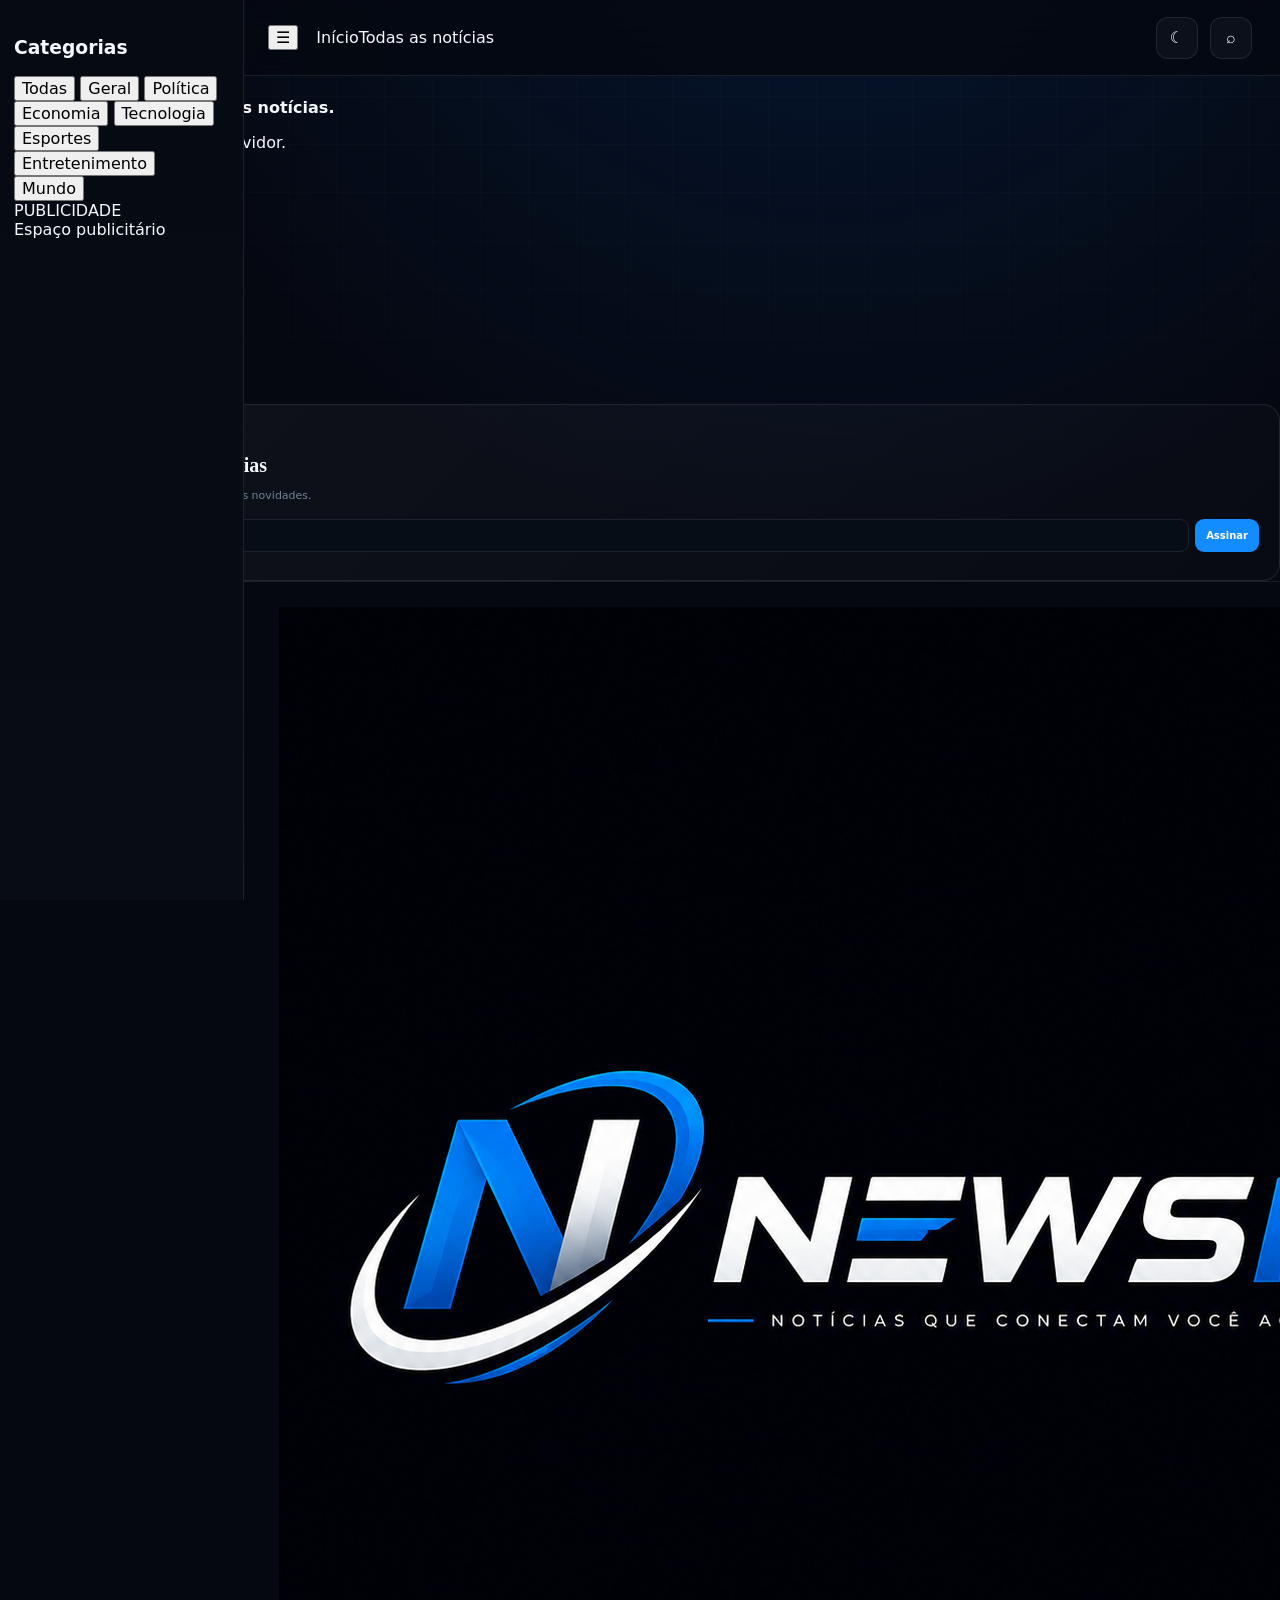
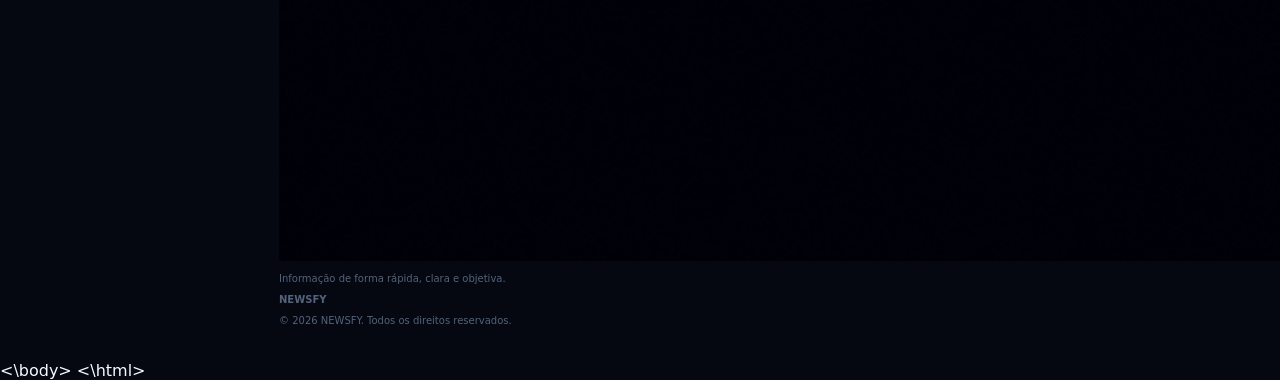
==== commit c80ee662: "Atualizar o index.html" ====
--- a/index.html
+++ b/index.html
@@ -1,1274 +1,148 @@
 <!DOCTYPE html>
 <html lang="pt-BR">
 <head>
-  <meta charset="UTF-8">
-  <meta name="viewport" content="width=device-width, initial-scale=1.0">
-  <meta name="theme-color" content="#050811">
-  <meta name="description" content="NEWSFY — Notícias que conectam você ao mundo.">
-  <title>NEWSFY — Notícias que conectam você ao mundo</title>
-
-  <link rel="preconnect" href="https://fonts.googleapis.com">
-  <link rel="preconnect" href="https://fonts.gstatic.com" crossorigin>
-  <link href="https://fonts.googleapis.com/css2?family=Inter:wght@400;500;600;700;800;900&family=Space+Grotesk:wght@500;600;700&display=swap" rel="stylesheet">
-
-  <link rel="stylesheet" href="css/style.css">
-
-  <!-- Google Analytics 4 -->
-  <script async src="https://www.googletagmanager.com/gtag/js?id=G-XQ1JD133TZ"></script>
-  <script>
-    window.dataLayer = window.dataLayer || [];
-    function gtag(){dataLayer.push(arguments);}
-    gtag('js', new Date());
-    gtag('config', 'G-XQ1JD133TZ');
-  </script>
+<meta charset="UTF-8">
+<meta name="viewport" content="width=device-width, initial-scale=1.0">
+<title>NEWSFY — Notícias</title>
+<link rel="icon" href="assets/logo-newsfy.png">
+<link rel="stylesheet" href="css/style.css">
+<script async src="https://www.googletagmanager.com/gtag/js?id=G-XQ1JD133TZ"></script>
+<script>
+window.dataLayer=window.dataLayer||[];
+function gtag(){dataLayer.push(arguments);}
+gtag('js',new Date()); gtag('config','G-XQ1JD133TZ');
+</script>
 </head>
-
 <body>
-
-<noscript>
-  <div style="
-    position:fixed;
-    inset:0;
-    z-index:99999;
-    background:#050811;
-    color:#fff;
-    display:grid;
-    place-items:center;
-    padding:30px;
-    text-align:center;
-    font-family:Arial,sans-serif;
-  ">
-    <div>
-      <h2>NEWSFY</h2>
-      <p>Ative o JavaScript no navegador para visualizar o site.</p>
-    </div>
-  </div>
-</noscript>
-
-<div class="page-glow glow-a"></div>
-<div class="page-glow glow-b"></div>
-
-<!-- ================= HEADER ================= -->
-
 <header class="topbar">
-  <div class="topbar-inner">
-
-    <button
-      class="icon-btn menu-toggle"
-      id="menuToggle"
-      aria-label="Abrir menu"
-      type="button">
-      ☰
-    </button>
-
-    <a class="brand" href="index.html" aria-label="NEWSFY início">
-      <img
-        src="assets/logo-newsfy.png"
-        alt="NEWSFY"
-        class="brand-logo">
-    </a>
-
-    <div class="top-search">
-      <span>⌕</span>
-      <input
-        id="globalSearch"
-        type="search"
-        placeholder="Pesquisar notícias..."
-        autocomplete="off">
-    </div>
-
-    <div class="top-actions">
-      <a class="top-link" href="noticias.html">
-        Todas as notícias
-      </a>
-
-      <button
-        class="icon-btn"
-        id="themeBtn"
-        aria-label="Alternar visual"
-        type="button">
-        ◐
-      </button>
-    </div>
-
-  </div>
+<div class="container topbar-inner">
+<a href="index.html" class="brand"><img src="assets/logo-newsfy.png" alt="NEWSFY"></a>
+<button id="menuBtn" class="menu-btn">☰</button>
+<nav id="mainNav" class="main-nav">
+<a href="index.html">Início</a><a href="noticias.html">Todas as notícias</a>
+</nav>
+<div class="top-actions">
+<button id="themeBtn" class="icon-btn">☾</button>
+<button id="searchBtn" class="icon-btn">⌕</button>
+</div>
+</div>
 </header>
 
-<!-- ================= SIDEBAR ================= -->
+<div id="searchBox" class="search-box hidden">
+<div class="container"><input id="searchInput" type="search" placeholder="Pesquisar notícias..."></div>
+</div>
 
-<aside class="left-sidebar" id="leftSidebar">
-
-  <div class="sidebar-brand">
-    <img src="assets/logo-newsfy.png" alt="NEWSFY">
-  </div>
-
-  <nav class="side-nav">
-
-    <div class="nav-label">NAVEGAÇÃO</div>
-
-    <a class="nav-item active" href="index.html">
-      <span>⌂</span> Início
-    </a>
-
-    <a class="nav-item" href="noticias.html">
-      <span>▤</span> Notícias
-    </a>
-
-    <button class="nav-item nav-category" data-category="Política" type="button">
-      <span>◈</span> Política
-    </button>
-
-    <button class="nav-item nav-category" data-category="Brasil" type="button">
-      <span>◉</span> Brasil
-    </button>
-
-    <button class="nav-item nav-category" data-category="Mundo" type="button">
-      <span>◎</span> Mundo
-    </button>
-
-    <button class="nav-item nav-category" data-category="Tecnologia" type="button">
-      <span>⌁</span> Tecnologia
-    </button>
-
-    <button class="nav-item nav-category" data-category="Esportes" type="button">
-      <span>◇</span> Esportes
-    </button>
-
-    <button class="nav-item nav-category" data-category="Entretenimento" type="button">
-      <span>✦</span> Entretenimento
-    </button>
-
-    <div class="nav-label nav-label-gap">EXPLORAR</div>
-
-    <a class="nav-item" href="#destaques">
-      <span>★</span> Destaques
-    </a>
-
-    <a class="nav-item" href="#publicidade">
-      <span>▣</span> Publicidade
-    </a>
-
-  </nav>
-
-  <div class="sidebar-bottom">
-
-    <div class="mini-card">
-      <span class="live-dot"></span>
-
-      <div>
-        <strong>NEWSFY</strong>
-        <small>Informação em movimento.</small>
-      </div>
-    </div>
-
-  </div>
-
+<main class="container page-layout">
+<aside class="sidebar left-sidebar">
+<div class="sidebar-card">
+<h3>Categorias</h3>
+<button class="category-btn active" data-category="Todas">Todas</button>
+<button class="category-btn" data-category="Geral">Geral</button>
+<button class="category-btn" data-category="Política">Política</button>
+<button class="category-btn" data-category="Economia">Economia</button>
+<button class="category-btn" data-category="Tecnologia">Tecnologia</button>
+<button class="category-btn" data-category="Esportes">Esportes</button>
+<button class="category-btn" data-category="Entretenimento">Entretenimento</button>
+<button class="category-btn" data-category="Mundo">Mundo</button>
+</div>
+<div class="ad-card"><span>PUBLICIDADE</span><div class="ad-placeholder">Espaço publicitário</div></div>
 </aside>
 
-<!-- ================= CONTEÚDO ================= -->
+<section class="content">
+<div class="section-heading"><div><span class="eyebrow">NEWSFY</span><h1>Últimas notícias</h1></div><a href="noticias.html" class="view-all">Ver todas →</a></div>
+<section class="hero-section"><div id="heroArticle" class="hero-placeholder">Carregando notícia em destaque...</div></section>
 
-<main class="site-main">
+<section><div class="section-heading compact"><h2>Em destaque</h2></div>
+<div id="featuredGrid" class="featured-grid"><div class="loading">Carregando...</div></div></section>
 
-  <!-- PUBLICIDADE TOPO -->
-  <section class="ad-slot ad-top-home">
-    <div class="ad-label">PUBLICIDADE</div>
-  </section>
+<section><div class="section-heading compact"><h2>Mais recentes</h2></div>
+<div id="latestList" class="latest-list"><div class="loading">Carregando...</div></div></section>
+</section>
 
-  <!-- HERO -->
-  <section class="hero">
-
-    <div class="hero-watermark">
-      <img src="assets/logo-newsfy.png" alt="">
-    </div>
-
-    <div class="hero-copy reveal">
-
-      <div class="eyebrow">
-        <span class="pulse"></span>
-        NEWSFY AGORA
-      </div>
-
-      <h1>
-        Notícias que<br>
-        <em>conectam</em> você ao mundo.
-      </h1>
-
-      <p>
-        Informação, acontecimentos e histórias em um só lugar —
-        com uma experiência rápida, moderna e feita para você.
-      </p>
-
-      <div class="hero-actions">
-
-        <a class="btn btn-primary" href="#destaques">
-          Explorar destaques <span>→</span>
-        </a>
-
-        <a class="btn btn-ghost" href="noticias.html">
-          Ver todas <span>↗</span>
-        </a>
-
-      </div>
-
-    </div>
-
-    <div class="hero-stats reveal delay-1">
-
-      <div>
-        <strong id="newsCount">—</strong>
-        <span>notícias</span>
-      </div>
-
-      <div>
-        <strong>24h</strong>
-        <span>informação</span>
-      </div>
-
-      <div>
-        <strong>BR</strong>
-        <span>+ mundo</span>
-      </div>
-
-    </div>
-
-  </section>
-
-  <!-- ================= GRID ================= -->
-
-  <section class="content-layout">
-
-    <div class="feed-column">
-
-      <!-- DESTAQUES -->
-
-      <div class="section-head" id="destaques">
-
-        <div>
-          <span class="section-kicker">
-            EM EVIDÊNCIA
-          </span>
-
-          <h2>Principais notícias</h2>
-        </div>
-
-        <a href="noticias.html" class="see-all">
-          Ver todas <span>→</span>
-        </a>
-
-      </div>
-
-      <div id="featuredGrid" class="featured-grid">
-
-        <div class="loading-card">
-          <div class="spinner"></div>
-          <span>Carregando notícias...</span>
-        </div>
-
-      </div>
-
-      <!-- PUBLICIDADE MEIO -->
-
-      <section class="ad-slot ad-native-home">
-
-        <div class="ad-label">
-          PUBLICIDADE
-        </div>
-
-        <script
-          async="async"
-          data-cfasync="false"
-          src="https://pl31540128.profitableratecpmnetwork.com/7e0aeeb2c0579c9c4279a2376812ee61/invoke.js">
-        </script>
-
-        <div id="container-7e0aeeb2c0579c9c4279a2376812ee61"></div>
-
-      </section>
-
-      <!-- ÚLTIMAS -->
-
-      <div class="section-head compact">
-
-        <div>
-          <span class="section-kicker">
-            MAIS RECENTES
-          </span>
-
-          <h2>Últimas notícias</h2>
-        </div>
-
-      </div>
-
-      <div id="latestList" class="latest-list">
-
-        <div class="skeleton-list">
-          <div class="skeleton"></div>
-          <div class="skeleton"></div>
-          <div class="skeleton"></div>
-        </div>
-
-      </div>
-
-    </div>
-
-    <!-- ================= SIDEBAR DIREITA ================= -->
-
-    <aside class="right-sidebar">
-
-      <div class="right-title">
-        <span>EM ALTA</span>
-        <i></i>
-      </div>
-
-      <div id="trendingList" class="trending-list"></div>
-
-      <!-- PUBLICIDADE -->
-
-      <div class="ad-panel" id="publicidade">
-
-        <div class="ad-top">
-          <span>PUBLICIDADE</span>
-          <b>AD</b>
-        </div>
-
-        <div id="adContent" class="ad-content">
-
-          <span class="ad-icon">✦</span>
-
-          <strong>Seu anúncio aqui</strong>
-
-          <small>
-            Conecte sua marca à audiência NEWSFY.
-          </small>
-
-          <a href="#publicidade">
-            Anunciar →
-          </a>
-
-        </div>
-
-      </div>
-
-      <!-- NEWSLETTER -->
-
-      <div class="newsletter-card">
-
-        <div class="newsletter-icon">
-          ✉
-        </div>
-
-        <span class="section-kicker">
-          NEWSLETTER
-        </span>
-
-        <h3>
-          Receba o que importa.
-        </h3>
-
-        <p>
-          As principais notícias, direto para você.
-        </p>
-
-        <form id="newsletterForm">
-
-          <input
-            type="email"
-            placeholder="seu@email.com"
-            required>
-
-          <button type="submit">
-            Inscrever
-          </button>
-
-        </form>
-
-        <small id="newsletterMsg"></small>
-
-      </div>
-
-    </aside>
-
-  </section>
-
+<aside class="sidebar right-sidebar">
+<div class="sidebar-card"><h3>Mais lidas</h3><div id="trendingList"><div class="loading">Carregando...</div></div></div>
+<div class="ad-card"><span>PUBLICIDADE</span><div class="ad-placeholder">Espaço publicitário</div></div>
+<div class="newsletter-card">
+<span class="eyebrow">NEWSFY</span><h3>Receba as principais notícias</h3>
+<p>Cadastre seu e-mail para acompanhar as novidades.</p>
+<form id="newsletterForm"><input id="newsletterEmail" type="email" placeholder="Seu e-mail" required><button type="submit">Assinar</button></form>
+<small id="newsletterMsg"></small>
+</div>
+</aside>
 </main>
 
-<!-- ================= FOOTER ================= -->
+<footer class="footer"><div class="container footer-inner">
+<div><img src="assets/logo-newsfy.png" alt="NEWSFY" class="footer-logo"><p>Informação de forma rápida, clara e objetiva.</p></div>
+<div><strong>NEWSFY</strong><p>© 2026 NEWSFY. Todos os direitos reservados.</p></div>
+</div></footer>
 
-<footer class="footer">
-
-  <div class="footer-logo">
-    <img src="assets/logo-newsfy.png" alt="NEWSFY">
-  </div>
-
-  <p>
-    © <span id="year"></span>
-    NEWSFY.
-    Notícias que conectam você ao mundo.
-  </p>
-
-  <div class="footer-links">
-    <a href="index.html">Início</a>
-    <a href="noticias.html">Notícias</a>
-    <a href="#publicidade">Publicidade</a>
-  </div>
-
-</footer>
-
-<div class="mobile-overlay" id="mobileOverlay"></div>
-
-<!-- ================= ADS ================= -->
-
-<script src="https://pl31540127.profitableratecpmnetwork.com/d9/cb/52/d9cb52464b82f7c3d538985615c3f016.js"></script>
-
-<script src="https://pl31540133.profitableratecpmnetwork.com/d1/c6/90/d1c69001ec540c1df4427d665a74484f.js"></script>
-
-
-<!-- =====================================================
-     NEWSFY — CARREGAMENTO DAS NOTÍCIAS
-     ===================================================== -->
+<div id="ads-container"></div>
 
 <script>
+const NEWSFY_API="https://newsfy.ricardorodrigues0671.worker.dev";
+let todasNoticias=[];
 
-const NEWSFY_API =
-  "https://Newsfy.ricardorodrigues0671.worker.dev";
+function escapar(v){return String(v??"").replace(/&/g,"&amp;").replace(/</g,"&lt;").replace(/>/g,"&gt;").replace(/"/g,"&quot;").replace(/'/g,"&#039;");}
+function textoCampo(v){if(v==null)return "";if(typeof v==="object"){if("value" in v)return String(v.value||"");return "";}return String(v);}
+function extrairImagem(v){
+if(!v)return "";
+if(typeof v==="string"){let t=v.trim(),m=t.match(/\]\((https?:\/\/[^)]+)\)/);if(m&&m[1])return m[1];if(/^https?:\/\//.test(t))return t;return "";}
+if(Array.isArray(v)&&v.length){let a=v[0];if(a?.url)return a.url;if(a?.thumbnails?.large?.url)return a.thumbnails.large.url;}
+if(typeof v==="object"&&v.url)return v.url; return "";
+}
+function imagemDaNoticia(n){return extrairImagem(n["Imagem capa"])||extrairImagem(n["Imagem"]);}
+function estaPublicada(n){let s=n["Status"];if(!s)return false;if(typeof s==="object"&&s.value)return String(s.value).trim().toLowerCase()==="publicado";return String(s).trim().toLowerCase()==="publicado";}
+function ehDestaque(n){let v=n["Destaque"];return v===true||v===1||String(v).toLowerCase()==="true";}
+function categoriaDaNoticia(n){let c=n["Categoria"];if(c&&typeof c==="object"&&c.value)return String(c.value);return textoCampo(c)||"Geral";}
+function dataDaNoticia(n){let v=n["Data publicação"];if(!v)return "";try{return new Date(v).toLocaleDateString("pt-BR",{day:"2-digit",month:"2-digit",year:"numeric"});}catch{return "";}}
+function urlDaNoticia(n){return "noticia.html?id="+encodeURIComponent(n.id||n["ID"]);}
 
+function criarCard(n){
+let t=textoCampo(n["Titulo"])||"Sem título",r=textoCampo(n["Resumo"]),c=categoriaDaNoticia(n),d=dataDaNoticia(n),i=imagemDaNoticia(n);
+return `<article class="news-card"><a href="${urlDaNoticia(n)}" class="news-image">${i?`<img src="${escapar(i)}" alt="${escapar(t)}" loading="lazy">`:`<div class="image-placeholder">NEWSFY</div>`}</a><div class="news-card-body"><span class="category">${escapar(c)}</span><h3><a href="${urlDaNoticia(n)}">${escapar(t)}</a></h3>${r?`<p>${escapar(r)}</p>`:""}<time>${escapar(d)}</time></div></article>`;
+}
+function criarListaItem(n,num){let t=textoCampo(n["Titulo"])||"Sem título";return `<a href="${urlDaNoticia(n)}" class="trending-item"><strong>${num}</strong><span>${escapar(t)}</span></a>`;}
 
-let todasNoticias = [];
-
-
-/* =====================================================
-   FUNÇÕES AUXILIARES
-   ===================================================== */
-
-function escaparHTML(valor) {
-
-  if (valor === null || valor === undefined) {
-    return "";
-  }
-
-  return String(valor)
-    .replace(/&/g, "&amp;")
-    .replace(/</g, "&lt;")
-    .replace(/>/g, "&gt;")
-    .replace(/"/g, "&quot;")
-    .replace(/'/g, "&#039;");
+function renderizarNoticias(){
+const hero=document.getElementById("heroArticle"),featured=document.getElementById("featuredGrid"),latest=document.getElementById("latestList"),trending=document.getElementById("trendingList");
+if(!todasNoticias.length){hero.innerHTML="<p>Nenhuma notícia publicada encontrada.</p>";featured.innerHTML="<p>Nenhuma notícia encontrada.</p>";latest.innerHTML="";trending.innerHTML="";return;}
+const destaque=todasNoticias.find(ehDestaque)||todasNoticias[0],t=textoCampo(destaque["Titulo"])||"Sem título",r=textoCampo(destaque["Resumo"]),i=imagemDaNoticia(destaque);
+hero.innerHTML=`<article class="hero-card"><a href="${urlDaNoticia(destaque)}" class="hero-image">${i?`<img src="${escapar(i)}" alt="${escapar(t)}">`:`<div class="image-placeholder">NEWSFY</div>`}</a><div class="hero-content"><span class="category">${escapar(categoriaDaNoticia(destaque))}</span><h2><a href="${urlDaNoticia(destaque)}">${escapar(t)}</a></h2>${r?`<p>${escapar(r)}</p>`:""}<time>${escapar(dataDaNoticia(destaque))}</time></div></article>`;
+let ds=todasNoticias.filter(n=>n.id!==destaque.id&&ehDestaque(n)).slice(0,6);if(!ds.length)ds=todasNoticias.filter(n=>n.id!==destaque.id).slice(0,6);
+featured.innerHTML=ds.length?ds.map(criarCard).join(""):"<p>Nenhuma notícia em destaque.</p>";
+let recentes=todasNoticias.filter(n=>n.id!==destaque.id).slice(0,10);
+latest.innerHTML=recentes.length?recentes.map(criarCard).join(""):"<p>Nenhuma notícia recente.</p>";
+trending.innerHTML=todasNoticias.slice(0,5).map((n,x)=>criarListaItem(n,x+1)).join("");
 }
 
-
-function formatarData(data) {
-
-  if (!data) {
-    return "";
-  }
-
-  const d = new Date(data);
-
-  if (isNaN(d.getTime())) {
-    return "";
-  }
-
-  return d.toLocaleDateString("pt-BR", {
-    day: "2-digit",
-    month: "2-digit",
-    year: "numeric"
-  });
+async function carregarNoticias(){
+try{
+const r=await fetch(`${NEWSFY_API}/noticias?size=100`,{headers:{"Accept":"application/json"},cache:"no-store"});
+if(!r.ok)throw new Error("HTTP "+r.status);
+const dados=await r.json(),resultados=Array.isArray(dados)?dados:(Array.isArray(dados.results)?dados.results:[]);
+todasNoticias=resultados.filter(estaPublicada).sort((a,b)=>new Date(b["Data publicação"]||b["Criado em"]||0)-new Date(a["Data publicação"]||a["Criado em"]||0));
+renderizarNoticias();
+}catch(e){
+console.error("NEWSFY:",e);
+document.getElementById("heroArticle").innerHTML='<div class="error-box"><strong>Não foi possível carregar as notícias.</strong><p>Verifique a conexão com o servidor.</p></div>';
+document.getElementById("featuredGrid").innerHTML="";document.getElementById("latestList").innerHTML="";document.getElementById("trendingList").innerHTML="";
+}}
+function pesquisarNoticias(termo){
+let busca=termo.trim().toLowerCase();if(!busca){renderizarNoticias();return;}
+let original=todasNoticias;todasNoticias=original.filter(n=>[n["Titulo"],n["Resumo"],n["Tags"],categoriaDaNoticia(n)].map(textoCampo).join(" ").toLowerCase().includes(busca));renderizarNoticias();todasNoticias=original;
 }
 
-
-function obterImagem(noticia) {
-
-  let imagem = noticia.imagem_capa || noticia.imagem || "";
-
-  /*
-   * Caso o Baserow retorne uma lista de arquivos
-   */
-  if (Array.isArray(imagem)) {
-
-    if (imagem.length > 0) {
-
-      const arquivo = imagem[0];
-
-      if (typeof arquivo === "string") {
-        return arquivo;
-      }
-
-      if (arquivo && arquivo.url) {
-        return arquivo.url;
-      }
-
-    }
-
-  }
-
-  /*
-   * Caso seja objeto
-   */
-  if (typeof imagem === "object" && imagem !== null) {
-
-    if (imagem.url) {
-      return imagem.url;
-    }
-
-  }
-
-  return String(imagem || "");
-}
-
-
-function noticiaPublicada(noticia) {
-
-  /*
-   * Se não existir status,
-   * consideramos a notícia válida.
-   */
-  if (
-    noticia.status === null ||
-    noticia.status === undefined ||
-    noticia.status === ""
-  ) {
-    return true;
-  }
-
-  const status =
-    String(noticia.status)
-      .trim()
-      .toLowerCase();
-
-  return (
-    status === "publicado" ||
-    status === "publicada" ||
-    status === "publish" ||
-    status === "published"
-  );
-}
-
-
-function estaEmDestaque(noticia) {
-
-  const valor = noticia.destaque;
-
-  return (
-    valor === true ||
-    valor === 1 ||
-    String(valor).toLowerCase() === "true" ||
-    String(valor).toLowerCase() === "1"
-  );
-}
-
-
-/* =====================================================
-   CRIAR CARD PRINCIPAL
-   ===================================================== */
-
-function criarCardPrincipal(noticia) {
-
-  const id = noticia.id;
-
-  const titulo =
-    noticia.titulo ||
-    "Sem título";
-
-  const resumo =
-    noticia.resumo ||
-    "";
-
-  const categoria =
-    noticia.categoria ||
-    "Notícias";
-
-  const imagem =
-    obterImagem(noticia);
-
-  const data =
-    formatarData(noticia.data_publicacao);
-
-
-  const imagemHTML = imagem
-    ? `
-      <img
-        src="${escaparHTML(imagem)}"
-        alt="${escaparHTML(titulo)}"
-        loading="lazy"
-        onerror="this.style.display='none';">
-    `
-    : `
-      <div class="news-image-placeholder">
-        NEWSFY
-      </div>
-    `;
-
-
-  return `
-    <article class="news-card">
-
-      <a
-        href="noticia.html?id=${encodeURIComponent(id)}"
-        class="news-card-image">
-
-        ${imagemHTML}
-
-      </a>
-
-      <div class="news-card-body">
-
-        <span class="news-category">
-          ${escaparHTML(categoria)}
-        </span>
-
-        <h3>
-          <a href="noticia.html?id=${encodeURIComponent(id)}">
-            ${escaparHTML(titulo)}
-          </a>
-        </h3>
-
-        ${
-          resumo
-            ? `<p>${escaparHTML(resumo)}</p>`
-            : ""
-        }
-
-        <div class="news-meta">
-
-          ${
-            data
-              ? `<span>${escaparHTML(data)}</span>`
-              : ""
-          }
-
-          ${
-            noticia.autor
-              ? `<span>${escaparHTML(noticia.autor)}</span>`
-              : ""
-          }
-
-        </div>
-
-      </div>
-
-    </article>
-  `;
-}
-
-
-/* =====================================================
-   CARD DE ÚLTIMA NOTÍCIA
-   ===================================================== */
-
-function criarCardUltima(noticia) {
-
-  const id = noticia.id;
-
-  const titulo =
-    noticia.titulo ||
-    "Sem título";
-
-  const resumo =
-    noticia.resumo ||
-    "";
-
-  const categoria =
-    noticia.categoria ||
-    "Notícias";
-
-  const imagem =
-    obterImagem(noticia);
-
-  const data =
-    formatarData(noticia.data_publicacao);
-
-
-  return `
-    <article class="latest-item">
-
-      ${
-        imagem
-          ? `
-            <a
-              href="noticia.html?id=${encodeURIComponent(id)}"
-              class="latest-image">
-
-              <img
-                src="${escaparHTML(imagem)}"
-                alt="${escaparHTML(titulo)}"
-                loading="lazy"
-                onerror="this.style.display='none';">
-
-            </a>
-          `
-          : ""
-      }
-
-      <div class="latest-content">
-
-        <span class="news-category">
-          ${escaparHTML(categoria)}
-        </span>
-
-        <h3>
-          <a href="noticia.html?id=${encodeURIComponent(id)}">
-            ${escaparHTML(titulo)}
-          </a>
-        </h3>
-
-        ${
-          resumo
-            ? `<p>${escaparHTML(resumo)}</p>`
-            : ""
-        }
-
-        ${
-          data
-            ? `<small>${escaparHTML(data)}</small>`
-            : ""
-        }
-
-      </div>
-
-    </article>
-  `;
-}
-
-
-/* =====================================================
-   EM ALTA
-   ===================================================== */
-
-function criarTrending(noticia, indice) {
-
-  return `
-    <a
-      class="trending-item"
-      href="noticia.html?id=${encodeURIComponent(noticia.id)}">
-
-      <span class="trending-number">
-        ${String(indice + 1).padStart(2, "0")}
-      </span>
-
-      <div>
-
-        ${
-          noticia.categoria
-            ? `
-              <small>
-                ${escaparHTML(noticia.categoria)}
-              </small>
-            `
-            : ""
-        }
-
-        <strong>
-          ${escaparHTML(
-            noticia.titulo || "Sem título"
-          )}
-        </strong>
-
-      </div>
-
-    </a>
-  `;
-}
-
-
-/* =====================================================
-   RENDERIZAÇÃO
-   ===================================================== */
-
-function renderizarNoticias(lista) {
-
-  const featuredGrid =
-    document.getElementById("featuredGrid");
-
-  const latestList =
-    document.getElementById("latestList");
-
-  const trendingList =
-    document.getElementById("trendingList");
-
-  const newsCount =
-    document.getElementById("newsCount");
-
-
-  if (newsCount) {
-    newsCount.textContent = lista.length;
-  }
-
-
-  if (!lista.length) {
-
-    featuredGrid.innerHTML = `
-      <div class="loading-card">
-
-        <strong>Nenhuma notícia encontrada.</strong>
-
-        <span>
-          Cadastre uma notícia publicada no Baserow.
-        </span>
-
-      </div>
-    `;
-
-    latestList.innerHTML = "";
-    trendingList.innerHTML = "";
-
-    return;
-  }
-
-
-  /*
-   * Notícias em ordem de publicação
-   */
-  lista.sort((a, b) => {
-
-    const dataA =
-      new Date(a.data_publicacao || 0).getTime();
-
-    const dataB =
-      new Date(b.data_publicacao || 0).getTime();
-
-    return dataB - dataA;
-
-  });
-
-
-  /*
-   * Destaques:
-   * primeiro as marcadas como destaque.
-   * Depois as demais.
-   */
-  const destaques =
-    lista.filter(estaEmDestaque);
-
-  let principais =
-    destaques.length
-      ? destaques
-      : lista;
-
-
-  /*
-   * Máximo de 4 notícias na área principal
-   */
-  principais =
-    principais.slice(0, 4);
-
-
-  featuredGrid.innerHTML =
-    principais
-      .map(criarCardPrincipal)
-      .join("");
-
-
-  /*
-   * Últimas notícias
-   *
-   * Removemos as que já estão nos destaques
-   * quando possível.
-   */
-  const idsDestaques =
-    new Set(
-      principais.map(n => String(n.id))
-    );
-
-
-  let ultimas =
-    lista.filter(
-      n => !idsDestaques.has(String(n.id))
-    );
-
-
-  /*
-   * Se só houver uma notícia,
-   * ela também aparece nas últimas.
-   */
-  if (!ultimas.length) {
-    ultimas = lista;
-  }
-
-
-  latestList.innerHTML =
-    ultimas
-      .slice(0, 10)
-      .map(criarCardUltima)
-      .join("");
-
-
-  /*
-   * EM ALTA
-   */
-  trendingList.innerHTML =
-    lista
-      .slice(0, 5)
-      .map(criarTrending)
-      .join("");
-
-}
-
-
-/* =====================================================
-   BUSCAR NOTÍCIAS NO WORKER
-   ===================================================== */
-
-async function carregarNoticias() {
-
-  const featuredGrid =
-    document.getElementById("featuredGrid");
-
-  const latestList =
-    document.getElementById("latestList");
-
-
-  try {
-
-    const resposta =
-      await fetch(
-        NEWSFY_API + "/noticias?size=100",
-        {
-          method: "GET",
-          cache: "no-store"
-        }
-      );
-
-
-    if (!resposta.ok) {
-
-      throw new Error(
-        "Worker retornou HTTP " +
-        resposta.status
-      );
-
-    }
-
-
-    const dados =
-      await resposta.json();
-
-
-    console.log(
-      "NEWSFY — resposta do Worker:",
-      dados
-    );
-
-
-    /*
-     * IMPORTANTE:
-     *
-     * O Baserow retorna:
-     *
-     * {
-     *   count: 1,
-     *   next: null,
-     *   previous: null,
-     *   results: [...]
-     * }
-     *
-     * Portanto precisamos usar dados.results.
-     */
-
-    let resultados =
-      Array.isArray(dados.results)
-        ? dados.results
-        : [];
-
-
-    /*
-     * Mantém somente notícias publicadas.
-     */
-    resultados =
-      resultados.filter(noticiaPublicada);
-
-
-    todasNoticias =
-      resultados;
-
-
-    renderizarNoticias(
-      todasNoticias
-    );
-
-
-  } catch (erro) {
-
-    console.error(
-      "NEWSFY — erro ao carregar notícias:",
-      erro
-    );
-
-
-    featuredGrid.innerHTML = `
-      <div class="loading-card">
-
-        <strong>
-          Não foi possível carregar as notícias.
-        </strong>
-
-        <span>
-          Verifique a conexão com o servidor.
-        </span>
-
-        <button
-          type="button"
-          onclick="carregarNoticias()"
-          style="
-            margin-top:15px;
-            padding:10px 16px;
-            border:0;
-            border-radius:8px;
-            cursor:pointer;
-          ">
-
-          Tentar novamente
-
-        </button>
-
-      </div>
-    `;
-
-
-    latestList.innerHTML = "";
-
-  }
-
-}
-
-
-/* =====================================================
-   PESQUISA
-   ===================================================== */
-
-const globalSearch =
-  document.getElementById("globalSearch");
-
-
-if (globalSearch) {
-
-  globalSearch.addEventListener(
-    "input",
-    function() {
-
-      const termo =
-        this.value
-          .trim()
-          .toLowerCase();
-
-
-      if (!termo) {
-
-        renderizarNoticias(
-          [...todasNoticias]
-        );
-
-        return;
-      }
-
-
-      const filtradas =
-        todasNoticias.filter(noticia => {
-
-          const titulo =
-            String(
-              noticia.titulo || ""
-            ).toLowerCase();
-
-          const resumo =
-            String(
-              noticia.resumo || ""
-              ).toLowerCase();
-
-          const conteudo =
-            String(noticia.conteudo || ""
-                   )toLowerCase();
-
-          return (
-            titulo.includes(termo)||
-            resumo.includes(termo) ||
-            categoria.includes(termo)||
-            conteudo.includes(termo) ||
-            );
-
-        });
-
-    }
-
-  /* =====================================================
-   CATEGORIAS
-   ===================================================== */
-
-    document
-  .querySelectorAll("nav-category")
-  .forEach(botao => {
-    "cliclk",
-     function () {
-
-      const categoria =
-        this.dataset.category;
-
-      const filtradas =
-        todasNoticias.filter(noticia => {
-
-          return String(
-            noticia.categoria ||""
-            )
-          .trim()
-          .toLowerCase()
-          ===
-            String(categoria)
-          .trim()
-          .toLowerCase();
-        });
-
-       renderizarNoticias(
-         filtradas
-         );
-
-      document
-       .getElementById("destaques")
-       ?.scrollIntoView({
-         behavior:"smooth"
-       });
-
-     });
-
-});
-
-
-  /* =====================================================
-   MENU MOBILE
-   ===================================================== */
-
-  const menuToggle =
-    document.getElementById("menuToggle");
-
-  const leftSidebar =
-    document.getElementeById("leftsidebar");
-  const mobileOverlay =
-    documente.getElementById("mobileOverlay");
-
-function fecharMenu() {
-
-  if (leftSidebar) {
-    leftSidebar.classList.remove("open");
-  }
-
-  if (mobileOverlay) {
-    mobileOverlay.classList.remove("active");
-  }
-
-}
-
-  if (menuToggle) {
-
-  menuToggle.addEventlistener(
-    "click",
-    function(){
-
-    if (leftSidebar) {
-        leftSidebar.classList.toggle("open");
-      }
-
-      if (mobileOverlay) {
-        mobileOverlay.classList.toggle("active");
-      }
-
-    });
-
-}
-
-
-if (mobileOverlay) {
-
-  mobileOverlay.addEventListener(
-    "click",
-    fecharMenu
-  );
-
-}
-
-
-/* =====================================================
-   TEMA
-   ===================================================== */
-
-const themeBtn =
-  document.getElementById("themeBtn");
-
-
-if (themeBtn) {
-
-  themeBtn.addEventListener(
-    "click",
-    function() {
-
-      document.body.classList.toggle(
-        "light-theme"
-      );
-
-    });
-
-}
-
-
-/* =====================================================
-   NEWSLETTER
-   ===================================================== */
-
-const newsletterForm =
-  document.getElementById(
-    "newsletterForm"
-  );
-
-
-if (newsletterForm) {
-
-  newsletterForm.addEventListener(
-    "submit",
-    function(event) {
-
-      event.preventDefault();
-
-      const msg =
-        document.getElementById(
-          "newsletterMsg"
-        );
-
-
-      if (msg) {
-
-        msg.textContent =
-          "Inscrição registrada!";
-
-      }
-
-      this.reset();
-
-    });
-
-}
-
-
-/* =====================================================
-   ANO
-   ===================================================== */
-
-const year =
-  document.getElementById("year");
-
-
-if (year) {
-
-  year.textContent =
-    new Date().getFullYear();
-
-}
-
-
-/* =====================================================
-   INICIAR
-   ===================================================== */
-
-document.addEventListener(
-  "DOMContentLoaded",
-  carregarNoticias
-);
-
+document.querySelectorAll(".category-btn").forEach(btn=>btn.addEventListener("click",()=>{
+document.querySelectorAll(".category-btn").forEach(b=>b.classList.remove("active"));btn.classList.add("active");
+let c=btn.dataset.category,original=todasNoticias;if(c!=="Todas")todasNoticias=original.filter(n=>categoriaDaNoticia(n).toLowerCase()===c.toLowerCase());renderizarNoticias();todasNoticias=original;
+}));
+document.getElementById("searchBtn").addEventListener("click",()=>{document.getElementById("searchBox").classList.toggle("hidden");document.getElementById("searchInput").focus();});
+document.getElementById("searchInput").addEventListener("input",e=>pesquisarNoticias(e.target.value));
+document.getElementById("menuBtn").addEventListener("click",()=>document.getElementById("mainNav").classList.toggle("open"));
+document.getElementById("themeBtn").addEventListener("click",()=>{document.body.classList.toggle("light-theme");localStorage.setItem("newsfy-theme",document.body.classList.contains("light-theme")?"light":"dark");});
+if(localStorage.getItem("newsfy-theme")==="light")document.body.classList.add("light-theme");
+document.getElementById("newsletterForm").addEventListener("submit",e=>{e.preventDefault();document.getElementById("newsletterMsg").textContent="Cadastro recebido com sucesso!";e.target.reset();});
+carregarNoticias();
 </script>
-
-</body>
-</html>
+<\body>
+<\html>
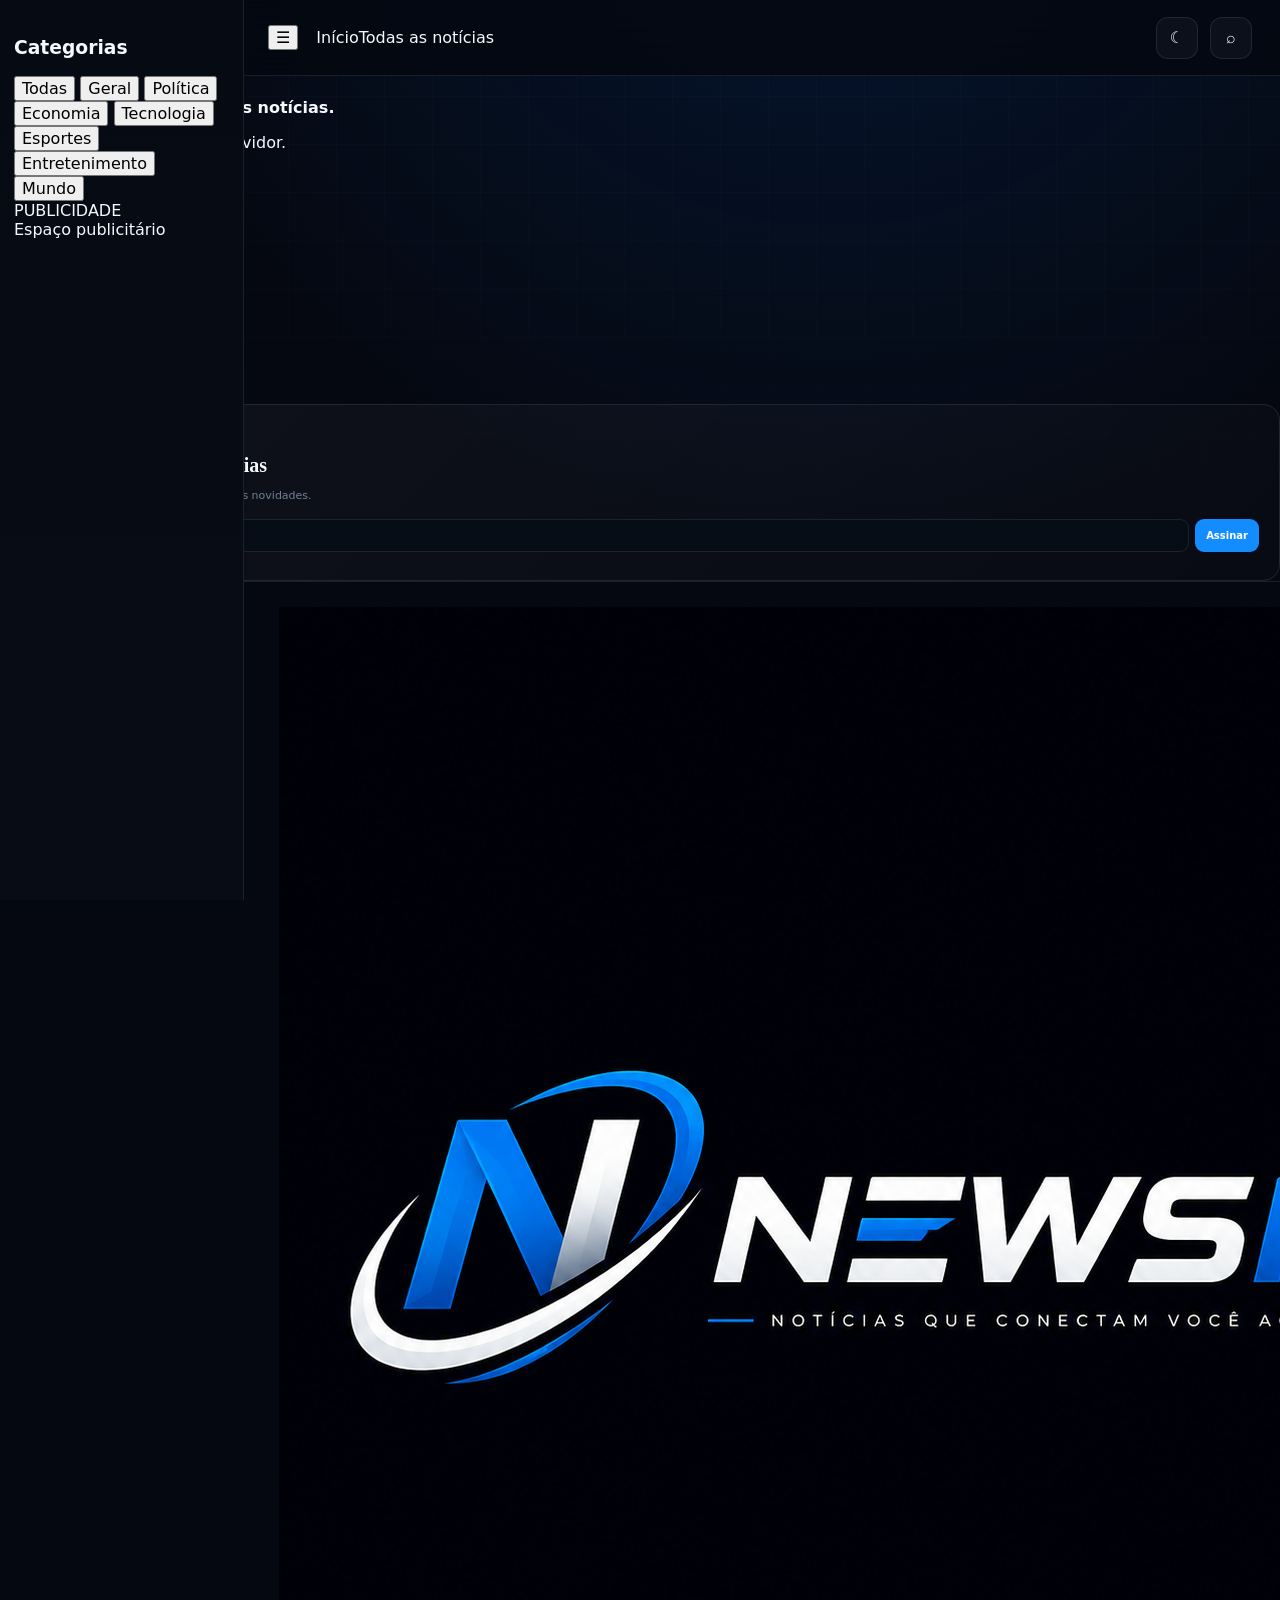
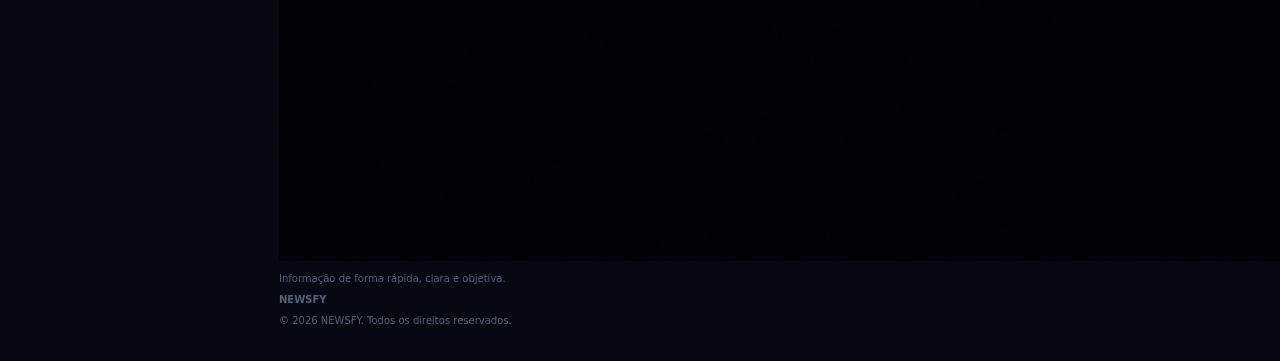
==== commit 73e8b52d: "Create index.html" ====
--- a/index.html
+++ b/index.html
@@ -144,5 +144,5 @@
 document.getElementById("newsletterForm").addEventListener("submit",e=>{e.preventDefault();document.getElementById("newsletterMsg").textContent="Cadastro recebido com sucesso!";e.target.reset();});
 carregarNoticias();
 </script>
-<\body>
-<\html>+</body>
+</html>
